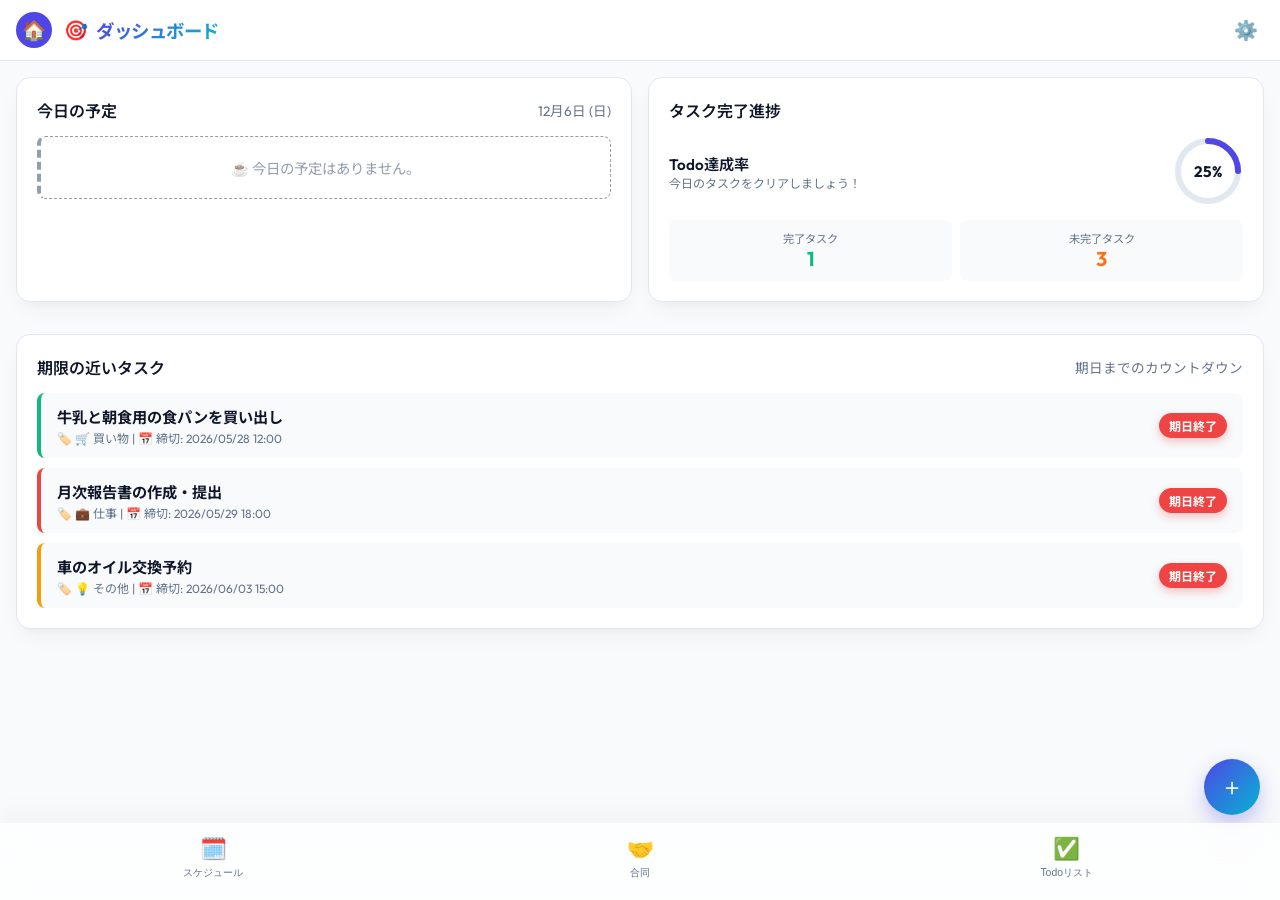
==== code/index.html @ 26e3105a "Add files via upload" ====
<!DOCTYPE html>
<html lang="ja" data-theme="light">
<head>
    <meta charset="UTF-8">
    <meta name="viewport" content="width=device-width, initial-scale=1.0">
    <title>ライフ・オーガナイザー - スケジュール＆Todo管理</title>
    <link rel="stylesheet" href="style.css">
</head>
<body>

    <!-- ヘッダー -->
    <header>
        <div class="header-left">
            <button id="header-btn-dashboard" class="header-icon-btn active" onclick="switchPage('dashboard', 'ダッシュボード')" title="ダッシュボード">🏠</button>
            <div class="header-logo">
                <span style="font-size: 1.2rem;">🎯</span>
                <h1 id="header-title">ダッシュボード</h1>
            </div>
        </div>
        <div class="header-right">
            <button id="header-btn-settings" class="header-icon-btn" onclick="switchPage('settings', '設定')" title="設定">⚙️</button>
        </div>
    </header>

    <!-- メインコンテンツ -->
    <main>
        
        <!-- 1. ダッシュボード画面 -->
        <div id="page-dashboard" class="page active">
            <div class="dashboard-grid">
                
                <!-- 今日の一日（スケジュール） -->
                <div class="card">
                    <div class="card-title">
                        <span>今日の予定</span>
                        <span class="card-subtitle" id="dash-date">5月27日 (水)</span>
                    </div>
                    <div id="dashboard-schedule" class="dashboard-schedule-list">
                        <!-- JSで動的に追加 -->
                    </div>
                </div>

                <!-- タスク進捗サマリー -->
                <div class="card">
                    <div class="card-title">タスク完了進捗</div>
                    <div class="stat-widget">
                        <div>
                            <div style="font-weight: 600; font-size: 0.95rem;">Todo達成率</div>
                            <div style="font-size: 0.75rem; color: var(--text-secondary);">今日のタスクをクリアしましょう！</div>
                        </div>
                        
                        <!-- 円形進捗ゲージ -->
                        <div class="progress-ring-container">
                            <svg class="progress-ring-svg">
                                <circle class="progress-ring-circle-bg" cx="35" cy="35" r="30"/>
                                <circle class="progress-ring-circle" id="progress-circle" cx="35" cy="35" r="30"/>
                            </svg>
                            <span class="progress-text" id="progress-percent-text">0%</span>
                        </div>
                    </div>
                    
                    <div style="display: grid; grid-template-columns: 1fr 1fr; gap: 8px; margin-top: 14px;">
                        <div style="background-color: var(--bg-primary); padding: 10px; border-radius: var(--radius-sm); text-align: center;">
                            <div style="font-size: 0.7rem; color: var(--text-secondary);">完了タスク</div>
                            <div style="font-size: 1.25rem; font-weight: 700; color: var(--accent-green);" id="todo-completed-count">0</div>
                        </div>
                        <div style="background-color: var(--bg-primary); padding: 10px; border-radius: var(--radius-sm); text-align: center;">
                            <div style="font-size: 0.7rem; color: var(--text-secondary);">未完了タスク</div>
                            <div style="font-size: 1.25rem; font-weight: 700; color: var(--accent-orange);" id="todo-active-count">0</div>
                        </div>
                    </div>
                </div>

                <!-- 期限の近いタスク -->
                <div class="card" style="grid-column: 1 / -1;">
                    <div class="card-title">
                        <span>期限の近いタスク</span>
                        <span class="card-subtitle">期日までのカウントダウン</span>
                    </div>
                    <div id="dashboard-todos" class="dashboard-todos-list">
                        <!-- JSで動的に追加 -->
                    </div>
                </div>

            </div>
        </div>



        <!-- 3. 合同画面 (左右分割) -->
        <div id="page-split" class="page">
            <div class="split-container" id="split-container">
                <!-- 左側：本日のスケジュールタイムライン -->
                <div class="split-left" id="split-left">
                    <div class="card-title" style="margin-bottom: 8px;">
                        <span>本日のスケジュール</span>
                        <span class="card-subtitle" id="split-date">-月-日 (-)</span>
                    </div>
                    <div id="split-schedule-content" class="schedule-timeline-wrapper">
                        <!-- JSで今日のスケジュールと空き時間を描画 -->
                    </div>
                </div>
                <!-- 仕切り線 (レジライザー) -->
                <div class="split-divider" id="split-divider">
                    <div class="split-divider-handle"></div>
                </div>
                <!-- 右側：Todoリスト -->
                <div class="split-right" id="split-right">
                    <div class="card-title" style="margin-bottom: 8px;">締め切り間近のTodo</div>
                    <div id="split-todo-content" class="todo-list-wrapper">
                        <!-- JSで簡略版Todoリストを描画 -->
                    </div>
                </div>
            </div>
        </div>

        <!-- 4. スケジュール画面（カレンダー） -->
        <div id="page-calendar" class="page">
            <div class="calendar-controls">
                <div style="display: flex; gap: 8px; align-items: center;">
                    <button class="btn-icon" id="cal-prev" title="前">◀</button>
                    <button class="btn-today" id="cal-today">今日</button>
                    <button class="btn-icon" id="cal-next" title="次">▶</button>
                </div>
                <div class="calendar-month-center">
                    <h2 id="calendar-month-year">2026年 5月</h2>
                </div>
                <!-- 週・月切り替えセグメントコントロール -->
                <div class="view-toggle-container">
                    <button id="btn-view-month" class="view-toggle-btn active" onclick="switchCalendarView('month')">月</button>
                    <button id="btn-view-week" class="view-toggle-btn" onclick="switchCalendarView('week')">週</button>
                </div>
            </div>
            <!-- 曜日ヘッダー（固定） -->
            <div class="calendar-weekday-header" id="calendar-weekday-header">
                <!-- JSで生成 -->
            </div>
            <!-- 日付グリッド（スクロール可能） -->
            <div class="calendar-grid" id="calendar-grid">
                <!-- JSで動的にカレンダーを生成 -->
            </div>
        </div>

        <!-- 5. Todoリスト画面 -->
        <div id="page-todo" class="page">
            <!-- フィルターコントロール -->
            <div style="display: flex; flex-direction: column; gap: 10px; margin-bottom: 16px;">
                <!-- 状態フィルター -->
                <div style="display: flex; gap: 6px; overflow-x: auto; padding-bottom: 2px;">
                    <button class="btn btn-primary" id="todo-filter-all">すべて</button>
                    <button class="btn btn-secondary" id="todo-filter-active">未完了</button>
                    <button class="btn btn-secondary" id="todo-filter-completed">完了済み</button>
                </div>
                <!-- カテゴリタグフィルター -->
                <div style="display: flex; gap: 6px; overflow-x: auto; padding-bottom: 2px; border-top: 1px solid var(--border); padding-top: 8px;">
                    <button class="btn btn-secondary" style="font-size:0.75rem; padding: 4px 10px;" id="tag-filter-all">全タグ</button>
                    <button class="btn btn-secondary" style="font-size:0.75rem; padding: 4px 10px;" id="tag-filter-work">💼 仕事</button>
                    <button class="btn btn-secondary" style="font-size:0.75rem; padding: 4px 10px;" id="tag-filter-private">🏠 プライベート</button>
                    <button class="btn btn-secondary" style="font-size:0.75rem; padding: 4px 10px;" id="tag-filter-shopping">🛒 買い物</button>
                    <button class="btn btn-secondary" style="font-size:0.75rem; padding: 4px 10px;" id="tag-filter-other">💡 その他</button>
                </div>
            </div>
            <div class="todo-list-wrapper" id="todo-list-container">
                <!-- JSで動的にTodoカードを描画 -->
            </div>
        </div>

        <!-- 6. 設定・画像管理画面 -->
        <div id="page-settings" class="page">
            <div class="card">
                <div class="card-title">参考用画像・スケジュール写真の登録</div>
                <p style="font-size: 0.8rem; color: var(--text-secondary); margin-bottom: 14px;">
                    仕事のシフト表、カレンダーのスクショ、トレーニングメニューなどの画像を登録し、いつでも参照できます。
                </p>
                <div class="image-upload-area" id="image-upload-area">
                    <span style="font-size: 2rem; display: block; margin-bottom: 8px;">📷</span>
                    <span style="font-size: 0.85rem; font-weight: 600;">画像をアップロード / カメラで撮影</span>
                    <input type="file" id="timetable-image-input" accept="image/*" style="display: none;">
                </div>
                <div class="image-preview-container" id="image-preview-container" style="display: none;">
                    <button class="image-remove-btn" id="image-remove-btn" title="画像を削除">✕</button>
                    <img id="timetable-image-preview" src="" alt="登録スケジュール画像">
                </div>
            </div>

            <div class="card">
                <div class="card-title">表示設定</div>
                <!-- ダークモード切り替え -->
                <div class="setting-item">
                    <div>
                        <div style="font-weight: 600; font-size: 0.9rem;">ダークモード</div>
                        <div style="font-size: 0.75rem; color: var(--text-secondary);">アプリをダークテーマ（黒背景）にします</div>
                    </div>
                    <label class="switch">
                        <input type="checkbox" id="setting-dark-theme">
                        <span class="slider"></span>
                    </label>
                </div>
                <div class="setting-item">
                    <div>
                        <div style="font-weight: 600; font-size: 0.9rem;">土曜日・日曜日を表示</div>
                        <div style="font-size: 0.75rem; color: var(--text-secondary);">週間プランナーに土日を含めます</div>
                    </div>
                    <label class="switch">
                        <input type="checkbox" id="setting-saturday" checked>
                        <span class="slider"></span>
                    </label>
                </div>
                <div class="setting-item">
                    <div>
                        <div style="font-weight: 600; font-size: 0.9rem;">カレンダーを月曜始まりにする</div>
                        <div style="font-size: 0.75rem; color: var(--text-secondary);">オフにすると日曜始まりになります</div>
                    </div>
                    <label class="switch">
                        <input type="checkbox" id="setting-monday-start" checked>
                        <span class="slider"></span>
                    </label>
                </div>
            </div>

            <div class="card" style="border-color: rgba(239, 68, 68, 0.2);">
                <div class="card-title" style="color: var(--accent-red);">データ管理</div>
                <p style="font-size: 0.8rem; color: var(--text-secondary); margin-bottom: 14px;">
                    アプリに保存されているすべてのデータ（スケジュール、Todo、設定、画像）を完全に初期化します。
                </p>
                <button class="btn btn-danger btn-full" id="btn-reset-data">データをすべて初期化する</button>
            </div>
        </div>

    </main>

    <!-- 新規作成ダイアログを呼び出すフローティングアクションボタン(FAB) -->
    <button class="fab" id="fab" title="新規追加">＋</button>

    <!-- ボトムナビゲーション -->
    <nav>
        <button id="nav-calendar" onclick="switchPage('calendar', 'スケジュール')">
            <span class="nav-icon">🗓️</span>
            <span>スケジュール</span>
        </button>
        <button id="nav-split" onclick="switchPage('split', '合同')">
            <span class="nav-icon">🤝</span>
            <span>合同</span>
        </button>
        <button id="nav-todo" onclick="switchPage('todo', 'Todoリスト')">
            <span class="nav-icon">✅</span>
            <span>Todoリスト</span>
        </button>
    </nav>


    <!-- ================= モーダル群 ================= -->

    <!-- 1. 新規追加選択モーダル -->
    <div class="modal-overlay" id="modal-add-selector">
        <div class="modal">
            <div class="modal-header">
                <h3 class="modal-title">新規追加</h3>
                <button class="modal-close" onclick="closeModal('modal-add-selector')">✕</button>
            </div>
            <div style="display: flex; flex-direction: column; gap: 12px;">
                <button class="btn btn-secondary" onclick="openAddTodoFromSelector()" style="justify-content: flex-start; padding: 14px;">
                    <span style="font-size: 1.25rem; margin-right: 8px;">✅</span>
                    Todo（期限ありのタスク）を追加する
                </button>
                <button class="btn btn-secondary" onclick="openAddEventFromSelector()" style="justify-content: flex-start; padding: 14px;">
                    <span style="font-size: 1.25rem; margin-right: 8px;">📅</span>
                    特定の日の予定をカレンダーに追加する
                </button>
            </div>
        </div>
    </div>

    <!-- 2. 週間スケジュール登録・編集モーダル -->
    <div class="modal-overlay" id="modal-weekly-edit">
        <div class="modal">
            <div class="modal-header">
                <h3 class="modal-title" id="weekly-modal-title">習慣・週間予定の登録</h3>
                <button class="modal-close" onclick="closeModal('modal-weekly-edit')">✕</button>
            </div>
            <form id="form-weekly">
                <input type="hidden" id="weekly-id">
                
                <div class="form-group">
                    <label for="weekly-title">予定・ルーティン名 *</label>
                    <input type="text" id="weekly-title" class="form-control" placeholder="例: ヨガ教室、英会話、ゴミ出し" required>
                </div>
                <div class="form-row">
                    <div class="form-group">
                        <label for="weekly-day-select">曜日 *</label>
                        <select id="weekly-day-select" class="form-control">
                            <option value="1">月曜日</option>
                            <option value="2">火曜日</option>
                            <option value="3">水曜日</option>
                            <option value="4">木曜日</option>
                            <option value="5">金曜日</option>
                            <option value="6" id="weekly-opt-sat">土曜日</option>
                            <option value="0" id="weekly-opt-sun">日曜日</option>
                        </select>
                    </div>
                    <div class="form-group">
                        <label for="weekly-timeblock-select">時間枠 *</label>
                        <select id="weekly-timeblock-select" class="form-control" onchange="toggleWeeklyTimeInput()">
                            <option value="morning">🌅 朝 (〜12時)</option>
                            <option value="afternoon">☀️ 昼 (12時〜18時)</option>
                            <option value="evening">🌙 夜 (18時〜)</option>
                            <option value="specific">🕰️ 時間を指定する</option>
                        </select>
                    </div>
                </div>
                
                <!-- 具体的な時間設定 (時間指定選択時のみ表示) -->
                <div class="form-row" id="weekly-time-input-row" style="display: none;">
                    <div class="form-group">
                        <label for="weekly-start-time">開始時刻</label>
                        <input type="time" id="weekly-start-time" class="form-control" value="09:00">
                    </div>
                    <div class="form-group">
                        <label for="weekly-end-time">終了時刻</label>
                        <input type="time" id="weekly-end-time" class="form-control" value="10:00">
                    </div>
                </div>

                <div class="form-row">
                    <div class="form-group">
                        <label for="weekly-category">カテゴリ</label>
                        <select id="weekly-category" class="form-control">
                            <option value="work">💼 仕事</option>
                            <option value="private" selected>🏠 プライベート</option>
                            <option value="shopping">🛒 買い物</option>
                            <option value="other">💡 その他</option>
                        </select>
                    </div>
                    <div class="form-group">
                        <label for="weekly-color">テーマカラー</label>
                        <input type="hidden" id="weekly-color" value="#4F46E5">
                        <div class="color-picker" id="weekly-color-picker">
                            <!-- JSで生成 -->
                        </div>
                    </div>
                </div>

                <div class="form-group">
                    <label for="weekly-notes">詳細メモ</label>
                    <textarea id="weekly-notes" class="form-control" rows="2" placeholder="持ち物、場所、備考など"></textarea>
                </div>
                
                <div style="display: flex; gap: 10px; margin-top: 20px;">
                    <button type="button" class="btn btn-secondary" onclick="closeModal('modal-weekly-edit')" style="flex: 1;">キャンセル</button>
                    <button type="submit" class="btn btn-primary" style="flex: 1;">保存する</button>
                </div>
            </form>
        </div>
    </div>

    <!-- 3. Todo登録・編集モーダル -->
    <div class="modal-overlay" id="modal-todo-edit">
        <div class="modal">
            <div class="modal-header">
                <h3 class="modal-title" id="todo-modal-title">Todo・タスクの追加</h3>
                <button class="modal-close" onclick="closeModal('modal-todo-edit')">✕</button>
            </div>
            <form id="form-todo">
                <input type="hidden" id="todo-id">
                <div class="form-group">
                    <label for="todo-title">タスク名 *</label>
                    <input type="text" id="todo-title" class="form-control" placeholder="例: レポート提出、食材買い出し、メール返信" required>
                </div>
                <div class="form-row">
                    <div class="form-group">
                        <label for="todo-category">カテゴリ</label>
                        <select id="todo-category" class="form-control">
                            <option value="work">💼 仕事</option>
                            <option value="private" selected>🏠 プライベート</option>
                            <option value="shopping">🛒 買い物</option>
                            <option value="other">💡 その他</option>
                        </select>
                    </div>
                    <div class="form-group">
                        <label for="todo-priority">優先度</label>
                        <select id="todo-priority" class="form-control">
                            <option value="low">低</option>
                            <option value="medium" selected>中</option>
                            <option value="high">高（最重要）</option>
                        </select>
                    </div>
                </div>
                <div class="form-group">
                    <label for="todo-deadline">締め切り日時 *</label>
                    <input type="datetime-local" id="todo-deadline" class="form-control" required>
                </div>
                <div class="form-group">
                    <label for="todo-notes">メモ詳細</label>
                    <textarea id="todo-notes" class="form-control" rows="2" placeholder="詳細や参考URLなど"></textarea>
                </div>
                <div style="display: flex; gap: 10px; margin-top: 20px;">
                    <button type="button" class="btn btn-secondary" onclick="closeModal('modal-todo-edit')" style="flex: 1;">キャンセル</button>
                    <button type="submit" class="btn btn-primary" style="flex: 1;">保存する</button>
                </div>
            </form>
        </div>
    </div>

    <!-- 4. カレンダー予定追加モーダル -->
    <div class="modal-overlay" id="modal-event-edit">
        <div class="modal">
            <div class="modal-header">
                <h3 class="modal-title" id="event-modal-title">予定の追加</h3>
                <button class="modal-close" onclick="closeModal('modal-event-edit')">✕</button>
            </div>
            <form id="form-event">
                <input type="hidden" id="event-id">
                <div class="form-group">
                    <label for="event-title">予定タイトル *</label>
                    <input type="text" id="event-title" class="form-control" placeholder="例: 美容院、ミーティング、旅行" required>
                </div>
                <div class="form-row">
                    <div class="form-group">
                        <label for="event-start">開始日時 *</label>
                        <input type="datetime-local" id="event-start" class="form-control" required>
                    </div>
                    <div class="form-group">
                        <label for="event-end">終了日時</label>
                        <input type="datetime-local" id="event-end" class="form-control">
                    </div>
                </div>
                <div class="form-group">
                    <label>テーマカラー</label>
                    <div class="color-picker" id="event-color-picker">
                        <!-- JSでカラーオプションを生成 -->
                    </div>
                    <input type="hidden" id="event-color" value="#0EA5E9">
                </div>
                <div class="form-group">
                    <label for="event-notes">メモ</label>
                    <textarea id="event-notes" class="form-control" rows="2" placeholder="持ち物や場所など"></textarea>
                </div>
                <div style="display: flex; gap: 10px; margin-top: 20px;">
                    <button type="button" class="btn btn-secondary" onclick="closeModal('modal-event-edit')" style="flex: 1;">キャンセル</button>
                    <button type="submit" class="btn btn-primary" style="flex: 1;">保存する</button>
                </div>
            </form>
        </div>
    </div>

    <!-- 5. 日にち詳細（カレンダー長押し・クリック時）モーダル -->
    <div class="modal-overlay" id="modal-day-details">
        <div class="modal">
            <div class="modal-header">
                <h3 class="modal-title" id="day-details-title">2026年5月27日 の予定</h3>
                <button class="modal-close" onclick="closeModal('modal-day-details')">✕</button>
            </div>
            <div id="day-events-list" style="display: flex; flex-direction: column; gap: 10px; margin-bottom: 20px; max-height: 300px; overflow-y: auto;">
                <!-- JSでその日の予定を表示 -->
            </div>
            <div style="display: flex; gap: 8px;">
                <button class="btn btn-secondary" onclick="closeModal('modal-day-details')" style="flex: 1;">閉じる</button>
                <button class="btn btn-primary" id="btn-add-event-for-day" style="flex: 1;">＋ 予定を追加</button>
            </div>
        </div>
    </div>

    <!-- アプリケーションロジック -->
    <script src="app.js"></script>
</body>
</html>
---- code/style.css ----
@import url('https://fonts.googleapis.com/css2?family=Noto+Sans+JP:wght@300;400;500;700&family=Outfit:wght@300;400;500;600;700&display=swap');

:root {
    /* Light Mode Variables */
    --bg-primary: #F8FAFC;
    --bg-secondary: #FFFFFF;
    --text-primary: #0F172A;
    --text-secondary: #64748B;
    --primary: #4F46E5;
    --primary-light: #EEF2FF;
    --accent-red: #EF4444;
    --accent-orange: #F97316;
    --accent-yellow: #F59E0B;
    --accent-green: #10B981;
    --accent-blue: #06B6D4;
    --border: #E2E8F0;
    --card-shadow: 0 10px 25px -5px rgba(0, 0, 0, 0.05), 0 8px 10px -6px rgba(0, 0, 0, 0.03);
    --glass-bg: rgba(255, 255, 255, 0.7);
    --glass-border: rgba(255, 255, 255, 0.4);
    --radius-sm: 8px;
    --radius-md: 14px;
    --radius-lg: 20px;
    --transition: all 0.3s cubic-bezier(0.4, 0, 0.2, 1);
}

[data-theme="dark"] {
    /* Dark Mode Variables */
    --bg-primary: #0B0F19;
    --bg-secondary: #161D30;
    --text-primary: #F8FAFC;
    --text-secondary: #94A3B8;
    --primary: #6366F1;
    --primary-light: #1E1B4B;
    --border: #243049;
    --card-shadow: 0 10px 25px -5px rgba(0, 0, 0, 0.3), 0 8px 10px -6px rgba(0, 0, 0, 0.2);
    --glass-bg: rgba(22, 29, 48, 0.8);
    --glass-border: rgba(255, 255, 255, 0.05);
}

* {
    box-sizing: border-box;
    margin: 0;
    padding: 0;
}

body {
    font-family: 'Outfit', 'Noto Sans JP', sans-serif;
    background-color: var(--bg-primary);
    color: var(--text-primary);
    height: 100vh;
    display: flex;
    flex-direction: column;
    overflow: hidden;
    transition: background-color 0.3s ease, color 0.3s ease;
}

/* Header */
header {
    background-color: var(--bg-secondary);
    padding: 12px 16px;
    display: flex;
    justify-content: space-between;
    align-items: center;
    border-bottom: 1px solid var(--border);
    z-index: 10;
}

.header-right {
    display: flex;
    align-items: center;
    gap: 8px;
}

.header-logo {
    display: flex;
    align-items: center;
    gap: 8px;
}

.header-logo h1 {
    font-size: 1.15rem;
    font-weight: 700;
    letter-spacing: -0.5px;
    background: linear-gradient(135deg, var(--primary), var(--accent-blue));
    -webkit-background-clip: text;
    -webkit-text-fill-color: transparent;
}

.theme-toggle {
    background: none;
    border: none;
    font-size: 1.25rem;
    cursor: pointer;
    color: var(--text-secondary);
    transition: var(--transition);
    padding: 6px;
    border-radius: 50%;
    display: flex;
    align-items: center;
    justify-content: center;
}

.theme-toggle:hover {
    background-color: var(--primary-light);
    color: var(--primary);
    transform: scale(1.1);
}

/* Main scrollable area */
main {
    flex: 1;
    overflow-y: auto;
    padding: 16px 16px 100px 16px;
}

.page {
    display: none;
    opacity: 0;
    transform: translateY(10px);
    transition: opacity 0.4s ease, transform 0.4s ease;
}

.page.active {
    display: block;
    opacity: 1;
    transform: translateY(0);
}

/* Card layout common styles */
.card {
    background-color: var(--bg-secondary);
    border-radius: var(--radius-md);
    padding: 20px;
    margin-bottom: 16px;
    box-shadow: var(--card-shadow);
    border: 1px solid var(--border);
    transition: var(--transition);
}

.card:hover {
    transform: translateY(-2px);
    box-shadow: 0 15px 30px -5px rgba(0, 0, 0, 0.08);
}

.card-title {
    font-size: 1rem;
    font-weight: 600;
    margin-bottom: 14px;
    display: flex;
    align-items: center;
    justify-content: space-between;
    color: var(--text-primary);
}

.card-subtitle {
    font-size: 0.85rem;
    color: var(--text-secondary);
    font-weight: 400;
}

/* 1. Dashboard View Styles */
.dashboard-grid {
    display: grid;
    grid-template-columns: 1fr;
    gap: 16px;
}

@media (min-width: 768px) {
    .dashboard-grid {
        grid-template-columns: 1fr 1fr;
    }
}

.stat-widget {
    display: flex;
    justify-content: space-between;
    align-items: center;
}

/* Circular Progress Ring Container */
.progress-ring-container {
    position: relative;
    width: 70px;
    height: 70px;
    display: flex;
    align-items: center;
    justify-content: center;
}

.progress-ring-svg {
    transform: rotate(-90deg);
    width: 100%;
    height: 100%;
}

.progress-ring-circle-bg {
    fill: none;
    stroke: var(--border);
    stroke-width: 6;
}

.progress-ring-circle {
    fill: none;
    stroke: var(--primary);
    stroke-dasharray: 220; /* 2 * PI * r (r=35 -> ~220) */
    stroke-dashoffset: 220;
    stroke-width: 6;
    stroke-linecap: round;
    transition: stroke-dashoffset 0.5s cubic-bezier(0.4, 0, 0.2, 1);
}

.progress-text {
    position: absolute;
    font-size: 0.95rem;
    font-weight: 700;
    color: var(--text-primary);
}

.dashboard-schedule-list, .dashboard-todos-list {
    display: flex;
    flex-direction: column;
    gap: 10px;
}

.dash-item {
    background-color: var(--bg-primary);
    border-radius: var(--radius-sm);
    padding: 12px 16px;
    display: flex;
    justify-content: space-between;
    align-items: center;
    border-left: 4px solid var(--primary);
    transition: var(--transition);
}

.dash-item.empty {
    border-left-color: var(--text-secondary);
    opacity: 0.7;
    justify-content: center;
    color: var(--text-secondary);
    font-size: 0.9rem;
    padding: 20px;
    border-style: dashed;
    border-width: 1px 1px 1px 4px;
    background: transparent;
}

/* Category Tag Badges */
.tag-badge {
    display: inline-block;
    padding: 2px 8px;
    border-radius: 4px;
    font-size: 0.65rem;
    font-weight: 600;
    text-transform: uppercase;
}

.tag-badge.work {
    background-color: rgba(79, 70, 229, 0.1);
    color: var(--primary);
}

.tag-badge.private {
    background-color: rgba(16, 185, 129, 0.1);
    color: var(--accent-green);
}

.tag-badge.shopping {
    background-color: rgba(245, 158, 11, 0.1);
    color: var(--accent-yellow);
}

.tag-badge.other {
    background-color: rgba(6, 182, 212, 0.1);
    color: var(--accent-blue);
}

/* 2. Weekly Planner (Option A - Vertical Stack of Day Cards) */
.weekly-container {
    display: flex;
    flex-direction: column;
    gap: 16px;
}

.weekly-day-card {
    background-color: var(--bg-secondary);
    border-radius: var(--radius-md);
    border: 1px solid var(--border);
    box-shadow: var(--card-shadow);
    padding: 16px;
    transition: var(--transition);
}

.weekly-day-card.today-card {
    border-color: var(--primary);
    box-shadow: 0 0 0 2px var(--primary-light), var(--card-shadow);
}

.weekly-day-header {
    display: flex;
    justify-content: space-between;
    align-items: center;
    border-bottom: 1px solid var(--border);
    padding-bottom: 10px;
    margin-bottom: 12px;
}

.weekly-day-name {
    font-weight: 700;
    font-size: 0.95rem;
    display: flex;
    align-items: center;
    gap: 6px;
}

.weekly-day-card.today-card .weekly-day-name {
    color: var(--primary);
}

.weekly-day-card.today-card .weekly-day-name::after {
    content: "今日";
    background-color: var(--primary);
    color: white;
    font-size: 0.6rem;
    padding: 1px 6px;
    border-radius: 10px;
    font-weight: 600;
}

.weekly-add-btn {
    background: none;
    border: none;
    color: var(--primary);
    font-size: 0.8rem;
    font-weight: 600;
    cursor: pointer;
    display: flex;
    align-items: center;
    gap: 4px;
    padding: 4px 8px;
    border-radius: var(--radius-sm);
    transition: var(--transition);
}

.weekly-add-btn:hover {
    background-color: var(--primary-light);
}

/* Time Blocks inside Day Card */
.time-blocks-list {
    display: flex;
    flex-direction: column;
    gap: 8px;
}

.time-block-item {
    background-color: var(--bg-primary);
    border-radius: var(--radius-sm);
    padding: 10px 14px;
    display: flex;
    align-items: center;
    justify-content: space-between;
    transition: var(--transition);
    cursor: pointer;
    border-left: 4px solid var(--border);
    position: relative;
}

.time-block-item:hover {
    transform: translateX(3px);
    background-color: var(--border);
}

.time-block-left {
    display: flex;
    align-items: center;
    gap: 12px;
    flex: 1;
}

.time-block-meta {
    font-size: 0.75rem;
    font-weight: 600;
    color: var(--text-secondary);
    min-width: 80px;
}

.time-block-title {
    font-weight: 500;
    font-size: 0.85rem;
    color: var(--text-primary);
}

.time-block-actions {
    display: flex;
    gap: 8px;
    opacity: 0.3;
    transition: var(--transition);
}

.time-block-item:hover .time-block-actions {
    opacity: 1;
}

/* 3. Calendar View */
.calendar-controls {
    display: flex;
    justify-content: space-between;
    align-items: center;
    margin-bottom: 12px;
    gap: 6px;
    flex-wrap: nowrap;
}

.calendar-controls h2 {
    font-size: 1rem;
    font-weight: 700;
    white-space: nowrap;
}

.calendar-month-center {
    flex: 1;
    text-align: center;
    min-width: 0;
}

.btn-today {
    background-color: var(--bg-secondary);
    border: 1px solid var(--border);
    color: var(--primary);
    padding: 6px 10px;
    border-radius: var(--radius-sm);
    font-size: 0.75rem;
    font-weight: 700;
    cursor: pointer;
    transition: var(--transition);
    white-space: nowrap;
}

.btn-today:hover {
    background-color: var(--primary);
    color: white;
}

.btn-icon {
    background-color: var(--bg-secondary);
    border: 1px solid var(--border);
    color: var(--text-primary);
    width: 38px;
    height: 38px;
    border-radius: 50%;
    display: flex;
    align-items: center;
    justify-content: center;
    cursor: pointer;
    font-size: 0.95rem;
    transition: var(--transition);
    box-shadow: var(--card-shadow);
}

.btn-icon:hover {
    background-color: var(--primary);
    color: white;
    border-color: var(--primary);
}

.calendar-grid {
    display: grid;
    grid-template-columns: repeat(7, 1fr);
    border-radius: 0 0 var(--radius-md) var(--radius-md);
    overflow: hidden;
    border: 1px solid var(--border);
    border-top: none;
    background-color: var(--bg-secondary);
    width: 100%;
    table-layout: fixed;
}

.calendar-day-header {
    background-color: var(--primary-light);
    color: var(--primary);
    font-weight: 700;
    text-align: center;
    padding: 8px 2px;
    font-size: 0.75rem;
    overflow: hidden;
    white-space: nowrap;
    text-overflow: ellipsis;
}

.calendar-day-header.sat-col {
    color: #3b82f6; /* Sat */
}

.calendar-day-header.sun-col {
    color: #ef4444; /* Sun */
}

.calendar-day-cell {
    min-height: 70px;
    padding: 4px;
    border-bottom: 1px solid var(--border);
    border-right: 1px solid var(--border);
    background-color: var(--bg-secondary);
    display: flex;
    flex-direction: column;
    justify-content: flex-start;
    transition: var(--transition);
    cursor: pointer;
    overflow: hidden;
    min-width: 0;
    box-sizing: border-box;
}

.calendar-day-cell:nth-child(7n) {
    border-right: none;
}

.calendar-day-cell:hover {
    background-color: var(--bg-primary);
}

.calendar-day-cell.other-month {
    opacity: 0.3;
}

.calendar-day-cell.today {
    background-color: var(--primary-light);
}

.calendar-day-cell.today .day-number {
    background-color: var(--primary);
    color: white;
    width: 20px;
    height: 20px;
    border-radius: 50%;
    display: flex;
    align-items: center;
    justify-content: center;
}

.day-number {
    font-size: 0.8rem;
    font-weight: 600;
    color: var(--text-primary);
    margin-bottom: 4px;
}

.calendar-events-container {
    display: flex;
    flex-direction: column;
    gap: 3px;
    overflow: hidden;
}

.calendar-event-dot {
    font-size: 0.65rem;
    padding: 2px 4px;
    border-radius: 3px;
    color: white;
    white-space: nowrap;
    overflow: hidden;
    text-overflow: ellipsis;
    font-weight: 500;
}

/* 4. Todo View */
.todo-list-wrapper {
    display: flex;
    flex-direction: column;
    gap: 12px;
}

.todo-item-card {
    background-color: var(--bg-secondary);
    border: 1px solid var(--border);
    border-radius: var(--radius-md);
    padding: 16px;
    display: flex;
    justify-content: space-between;
    align-items: center;
    box-shadow: var(--card-shadow);
    transition: var(--transition);
    position: relative;
    overflow: hidden;
}

.todo-item-card.completed {
    opacity: 0.6;
}

.todo-item-card.completed .todo-main-title {
    text-decoration: line-through;
    color: var(--text-secondary);
}

.todo-left {
    display: flex;
    align-items: center;
    gap: 14px;
}

.todo-checkbox {
    width: 22px;
    height: 22px;
    border-radius: 6px;
    border: 2px solid var(--border);
    cursor: pointer;
    display: flex;
    align-items: center;
    justify-content: center;
    transition: var(--transition);
}

.todo-checkbox.checked {
    background-color: var(--accent-green);
    border-color: var(--accent-green);
    color: white;
}

.todo-checkbox.checked::after {
    content: "✓";
    font-size: 0.85rem;
    font-weight: 700;
}

.todo-info-group {
    display: flex;
    flex-direction: column;
    gap: 4px;
}

.todo-main-title {
    font-weight: 600;
    font-size: 0.95rem;
}

.todo-meta-info {
    display: flex;
    align-items: center;
    gap: 8px;
    font-size: 0.75rem;
    color: var(--text-secondary);
}

.priority-badge {
    padding: 2px 6px;
    border-radius: 4px;
    font-weight: 600;
    font-size: 0.65rem;
}

.priority-badge.high {
    background-color: rgba(239, 68, 68, 0.1);
    color: var(--accent-red);
}

.priority-badge.medium {
    background-color: rgba(245, 158, 11, 0.1);
    color: var(--accent-yellow);
}

.priority-badge.low {
    background-color: rgba(16, 185, 129, 0.1);
    color: var(--accent-green);
}

.todo-right {
    display: flex;
    flex-direction: column;
    align-items: flex-end;
    gap: 6px;
}

.todo-countdown {
    font-size: 0.75rem;
    font-weight: 700;
    padding: 4px 10px;
    border-radius: 20px;
}

.todo-countdown.danger {
    background-color: var(--accent-red);
    color: white;
    box-shadow: 0 4px 8px rgba(239, 68, 68, 0.3);
}

.todo-countdown.warning {
    background-color: var(--accent-orange);
    color: white;
    box-shadow: 0 4px 8px rgba(249, 115, 22, 0.3);
}

.todo-countdown.safe {
    background-color: var(--bg-primary);
    color: var(--text-secondary);
}

.todo-delete-btn {
    background: none;
    border: none;
    color: var(--text-secondary);
    cursor: pointer;
    padding: 4px;
    font-size: 0.95rem;
    border-radius: 4px;
    transition: var(--transition);
}

.todo-delete-btn:hover {
    color: var(--accent-red);
    background-color: rgba(239, 68, 68, 0.05);
}

/* 5. Split/Compare View */
.split-container {
    display: flex;
    flex-direction: column;
    height: calc(100vh - 165px);
    overflow: hidden;
}

@media (min-width: 768px) {
    .split-container {
        flex-direction: row;
    }
}

.split-left {
    background-color: var(--bg-secondary);
    border-radius: var(--radius-md);
    border: 1px solid var(--border);
    box-shadow: var(--card-shadow);
    padding: 16px;
    overflow-y: auto;
    height: calc(50% - 8px);
}

.split-right {
    background-color: var(--bg-secondary);
    border-radius: var(--radius-md);
    border: 1px solid var(--border);
    box-shadow: var(--card-shadow);
    padding: 16px;
    overflow-y: auto;
    flex: 1;
}

@media (min-width: 768px) {
    .split-left {
        width: calc(50% - 8px);
        height: 100%;
    }
    .split-right {
        height: 100%;
    }
}

/* 仕切り線 (レジライザー) */
.split-divider {
    display: flex;
    align-items: center;
    justify-content: center;
    background-color: transparent;
    user-select: none;
    -webkit-user-select: none;
    height: 16px;
    width: 100%;
    cursor: row-resize;
    position: relative;
    z-index: 10;
}

.split-divider-handle {
    background-color: var(--border);
    border-radius: 4px;
    transition: var(--transition);
    width: 40px;
    height: 4px;
}

.split-divider:hover .split-divider-handle,
.split-divider.active .split-divider-handle {
    background-color: var(--primary);
    transform: scale(1.2);
}

@media (min-width: 768px) {
    .split-divider {
        width: 16px;
        height: 100%;
        cursor: col-resize;
    }
    .split-divider-handle {
        width: 4px;
        height: 40px;
    }
}

/* ドラッグ中の要素選択を防止するクラス */
.resizing-active {
    user-select: none !important;
    -webkit-user-select: none !important;
}

/* 6. Settings & Camera Image upload */
.setting-item {
    display: flex;
    justify-content: space-between;
    align-items: center;
    padding: 12px 0;
    border-bottom: 1px solid var(--border);
}

.setting-item:last-child {
    border-bottom: none;
}

.image-upload-area {
    border: 2px dashed var(--border);
    border-radius: var(--radius-md);
    padding: 30px;
    text-align: center;
    cursor: pointer;
    transition: var(--transition);
    background-color: var(--bg-primary);
}

.image-upload-area:hover {
    border-color: var(--primary);
    background-color: var(--primary-light);
}

.image-preview-container {
    margin-top: 16px;
    position: relative;
    border-radius: var(--radius-md);
    overflow: hidden;
    border: 1px solid var(--border);
    max-height: 350px;
}

.image-preview-container img {
    width: 100%;
    height: auto;
    display: block;
    object-fit: contain;
}

.image-remove-btn {
    position: absolute;
    top: 10px;
    right: 10px;
    background-color: rgba(0, 0, 0, 0.6);
    color: white;
    border: none;
    width: 32px;
    height: 32px;
    border-radius: 50%;
    cursor: pointer;
    display: flex;
    align-items: center;
    justify-content: center;
    font-weight: bold;
    transition: var(--transition);
}

.image-remove-btn:hover {
    background-color: var(--accent-red);
}

/* Navigation Bar (Fixed bottom menu) */
nav {
    position: fixed;
    bottom: 0;
    left: 0;
    right: 0;
    background: var(--glass-bg);
    backdrop-filter: blur(15px);
    -webkit-backdrop-filter: blur(15px);
    display: flex;
    justify-content: space-around;
    padding: 12px 0 20px 0; /* Extra bottom padding for safe-area in mobile */
    border-top: 1px solid var(--glass-border);
    box-shadow: 0 -10px 30px rgba(0, 0, 0, 0.03);
    z-index: 100;
}

nav button {
    background: none;
    border: none;
    color: var(--text-secondary);
    font-size: 0.65rem;
    font-weight: 500;
    cursor: pointer;
    transition: var(--transition);
    display: flex;
    flex-direction: column;
    align-items: center;
    gap: 4px;
    flex: 1;
    outline: none;
}

.nav-icon {
    font-size: 1.35rem;
    transition: var(--transition);
}

nav button.active {
    color: var(--primary);
    font-weight: 700;
}

nav button.active .nav-icon {
    transform: translateY(-3px) scale(1.1);
}

/* Floating Action Button */
.fab {
    position: fixed;
    bottom: 85px;
    right: 20px;
    background: linear-gradient(135deg, var(--primary), var(--accent-blue));
    color: white;
    width: 56px;
    height: 56px;
    border-radius: 50%;
    display: flex;
    align-items: center;
    justify-content: center;
    font-size: 1.5rem;
    box-shadow: 0 8px 20px rgba(79, 70, 229, 0.3);
    cursor: pointer;
    z-index: 90;
    transition: var(--transition);
    border: none;
}

.fab:hover {
    transform: translateY(-4px) rotate(90deg);
    box-shadow: 0 12px 25px rgba(79, 70, 229, 0.45);
}

/* Dialog / Modal Styling */
.modal-overlay {
    position: fixed;
    top: 0;
    left: 0;
    right: 0;
    bottom: 0;
    background-color: rgba(15, 23, 42, 0.6);
    backdrop-filter: blur(4px);
    display: flex;
    align-items: center;
    justify-content: center;
    z-index: 1000;
    opacity: 0;
    pointer-events: none;
    transition: opacity 0.3s ease;
}

.modal-overlay.active {
    opacity: 1;
    pointer-events: all;
}

.modal {
    background-color: var(--bg-secondary);
    border-radius: var(--radius-lg);
    width: 90%;
    max-width: 450px;
    max-height: 85vh;
    overflow-y: auto;
    padding: 24px;
    box-shadow: 0 20px 40px -10px rgba(0, 0, 0, 0.25);
    border: 1px solid var(--border);
    transform: translateY(20px);
    transition: transform 0.3s cubic-bezier(0.34, 1.56, 0.64, 1);
}

.modal-overlay.active .modal {
    transform: translateY(0);
}

.modal-header {
    display: flex;
    justify-between: space-between;
    align-items: center;
    margin-bottom: 20px;
}

.modal-title {
    font-size: 1.15rem;
    font-weight: 700;
    color: var(--text-primary);
}

.modal-close {
    background: none;
    border: none;
    font-size: 1.2rem;
    color: var(--text-secondary);
    cursor: pointer;
    padding: 4px;
    display: flex;
    align-items: center;
    justify-content: center;
}

/* Inputs and Forms */
.form-group {
    margin-bottom: 16px;
}

.form-group label {
    display: block;
    font-size: 0.8rem;
    font-weight: 600;
    color: var(--text-secondary);
    margin-bottom: 6px;
}

.form-control {
    width: 100%;
    padding: 10px 14px;
    border-radius: var(--radius-sm);
    border: 1px solid var(--border);
    background-color: var(--bg-primary);
    color: var(--text-primary);
    font-family: inherit;
    font-size: 0.9rem;
    transition: var(--transition);
}

.form-control:focus {
    outline: none;
    border-color: var(--primary);
    box-shadow: 0 0 0 3px rgba(79, 70, 229, 0.1);
}

.form-row {
    display: flex;
    gap: 12px;
}

.form-row .form-group {
    flex: 1;
}

.color-picker {
    display: flex;
    gap: 8px;
    margin-top: 6px;
}

.color-option {
    width: 26px;
    height: 26px;
    border-radius: 50%;
    cursor: pointer;
    border: 2px solid transparent;
    transition: var(--transition);
}

.color-option.selected {
    transform: scale(1.15);
    border-color: var(--text-primary);
}

/* Button variants */
.btn {
    display: inline-flex;
    align-items: center;
    justify-content: center;
    gap: 6px;
    padding: 10px 18px;
    border-radius: var(--radius-sm);
    font-size: 0.85rem;
    font-weight: 600;
    cursor: pointer;
    transition: var(--transition);
    border: 1px solid transparent;
    font-family: inherit;
}

.btn-primary {
    background-color: var(--primary);
    color: white;
}

.btn-primary:hover {
    filter: brightness(1.1);
    transform: translateY(-1px);
}

.btn-secondary {
    background-color: var(--bg-primary);
    border-color: var(--border);
    color: var(--text-primary);
}

.btn-secondary:hover {
    background-color: var(--border);
}

.btn-danger {
    background-color: var(--accent-red);
    color: white;
}

.btn-danger:hover {
    filter: brightness(1.1);
}

.btn-full {
    width: 100%;
}

/* Custom switch */
.switch {
    position: relative;
    display: inline-block;
    width: 44px;
    height: 24px;
}

.switch input {
    opacity: 0;
    width: 0;
    height: 0;
}

.slider {
    position: absolute;
    cursor: pointer;
    top: 0;
    left: 0;
    right: 0;
    bottom: 0;
    background-color: var(--border);
    transition: .3s;
    border-radius: 24px;
}

.slider:before {
    position: absolute;
    content: "";
    height: 18px;
    width: 18px;
    left: 3px;
    bottom: 3px;
    background-color: white;
    transition: .3s;
    border-radius: 50%;
}

input:checked + .slider {
    background-color: var(--primary);
}

input:checked + .slider:before {
    transform: translateX(20px);
}

/* Smart Actions Menu */
.menu-container {
    position: relative;
    display: inline-block;
}

.menu-toggle {
    background: none;
    border: none;
    color: var(--text-secondary);
    cursor: pointer;
    padding: 6px;
    font-size: 1.1rem;
    border-radius: 50%;
    transition: var(--transition);
    display: flex;
    align-items: center;
    justify-content: center;
    width: 32px;
    height: 32px;
}

.menu-toggle:hover {
    background-color: var(--border);
    color: var(--text-primary);
}

.action-menu {
    position: absolute;
    right: 0;
    top: 100%;
    background-color: var(--bg-secondary);
    border: 1px solid var(--border);
    border-radius: var(--radius-sm);
    box-shadow: 0 4px 12px rgba(0, 0, 0, 0.1);
    display: none;
    flex-direction: column;
    z-index: 150;
    min-width: 100px;
    overflow: hidden;
    margin-top: 4px;
}

.action-menu.show {
    display: flex;
}

.action-menu-item {
    background: none;
    border: none;
    padding: 8px 12px;
    font-size: 0.8rem;
    font-weight: 500;
    color: var(--text-primary);
    cursor: pointer;
    text-align: left;
    display: flex;
    align-items: center;
    gap: 6px;
    transition: var(--transition);
    width: 100%;
}

.action-menu-item:hover {
    background-color: var(--bg-primary);
}

.action-menu-item.delete {
    color: var(--accent-red);
}

.action-menu-item.delete:hover {
    background-color: rgba(239, 68, 68, 0.05);
}

/* Timeline and Free Slots in Split View */
.schedule-timeline-wrapper {
    display: flex;
    flex-direction: column;
    gap: 12px;
    padding: 4px 0;
}

.timeline-slot {
    background-color: var(--bg-primary);
    border-radius: var(--radius-sm);
    padding: 12px 16px;
    display: flex;
    justify-content: space-between;
    align-items: center;
    border-left: 4px solid var(--primary);
    transition: var(--transition);
}

.timeline-free-slot {
    border: 1px dashed var(--border);
    border-left: 4px dashed var(--text-secondary);
    background-color: transparent;
    border-radius: var(--radius-sm);
    padding: 10px 16px;
    display: flex;
    justify-content: space-between;
    align-items: center;
    transition: var(--transition);
    color: var(--text-secondary);
}

.timeline-free-slot:hover {
    background-color: var(--primary-light);
    border-color: var(--primary);
    border-left-color: var(--primary);
}

.timeline-free-slot-left {
    display: flex;
    flex-direction: column;
    gap: 2px;
}

.timeline-free-time-range {
    font-size: 0.75rem;
    font-weight: 600;
}

.timeline-free-label {
    font-size: 0.85rem;
    font-weight: 500;
}

.btn-timeline-add {
    background-color: transparent;
    border: 1px solid var(--border);
    color: var(--text-secondary);
    padding: 4px 10px;
    border-radius: var(--radius-sm);
    font-size: 0.75rem;
    font-weight: 600;
    cursor: pointer;
    transition: var(--transition);
}

.timeline-free-slot:hover .btn-timeline-add {
    background-color: var(--primary);
    border-color: var(--primary);
    color: white;
}

/* Header Re-design (Dashboard & Settings on Top-Left) */
.header-left {
    display: flex;
    align-items: center;
    gap: 12px;
}

.header-icon-btn {
    background: none;
    border: none;
    font-size: 1.2rem;
    cursor: pointer;
    color: var(--text-secondary);
    transition: var(--transition);
    padding: 6px;
    border-radius: 50%;
    display: flex;
    align-items: center;
    justify-content: center;
    width: 36px;
    height: 36px;
}

.header-icon-btn:hover {
    background-color: var(--primary-light);
    color: var(--primary);
    transform: scale(1.05);
}

.header-icon-btn.active {
    background-color: var(--primary);
    color: white;
}

/* Weekday Header Grid Display */
.calendar-weekday-header {
    display: grid;
    width: 100%;
    border: 1px solid var(--border);
    border-radius: var(--radius-md) var(--radius-md) 0 0;
    overflow: hidden;
    background-color: var(--primary-light);
}

/* Calendar View Toggle (Month / Week) */
.view-toggle-container {
    display: flex;
    background-color: var(--bg-primary);
    border-radius: var(--radius-sm);
    border: 1px solid var(--border);
    padding: 2px;
    margin-left: 8px;
}

.view-toggle-btn {
    background: none;
    border: none;
    padding: 6px 12px;
    font-size: 0.75rem;
    font-weight: 600;
    color: var(--text-secondary);
    cursor: pointer;
    border-radius: 6px;
    transition: var(--transition);
}

.view-toggle-btn.active {
    background-color: var(--primary);
    color: white;
    box-shadow: 0 2px 4px rgba(79, 70, 229, 0.15);
}

/* Mobile Optimizations for Calendar */
.calendar-event-mini-dot {
    display: none;
    width: 6px;
    height: 6px;
    border-radius: 50%;
    background-color: currentColor;
}

@media (max-width: 768px) {
    .calendar-controls {
        gap: 4px;
    }

    .calendar-month-center h2 {
        font-size: 0.85rem !important;
    }

    .calendar-day-cell {
        min-height: 44px !important;
        padding: 3px 2px !important;
    }
    
    .day-number {
        font-size: 0.65rem !important;
        margin-bottom: 2px !important;
        width: 18px !important;
        height: 18px !important;
    }

    .calendar-day-cell.today .day-number {
        width: 18px !important;
        height: 18px !important;
        font-size: 0.65rem !important;
    }

    .calendar-events-container {
        flex-direction: row !important;
        flex-wrap: wrap !important;
        justify-content: center !important;
        gap: 2px !important;
    }

    .calendar-event-dot {
        display: none !important;
    }

    .calendar-event-mini-dot {
        display: inline-block !important;
    }
    
    .calendar-more {
        display: none !important;
    }

    .view-toggle-container {
        margin-left: 4px;
    }

    .view-toggle-btn {
        padding: 5px 8px;
        font-size: 0.7rem;
    }

    .btn-icon {
        width: 30px;
        height: 30px;
        font-size: 0.75rem;
    }

    .btn-today {
        padding: 5px 7px;
        font-size: 0.7rem;
    }
}
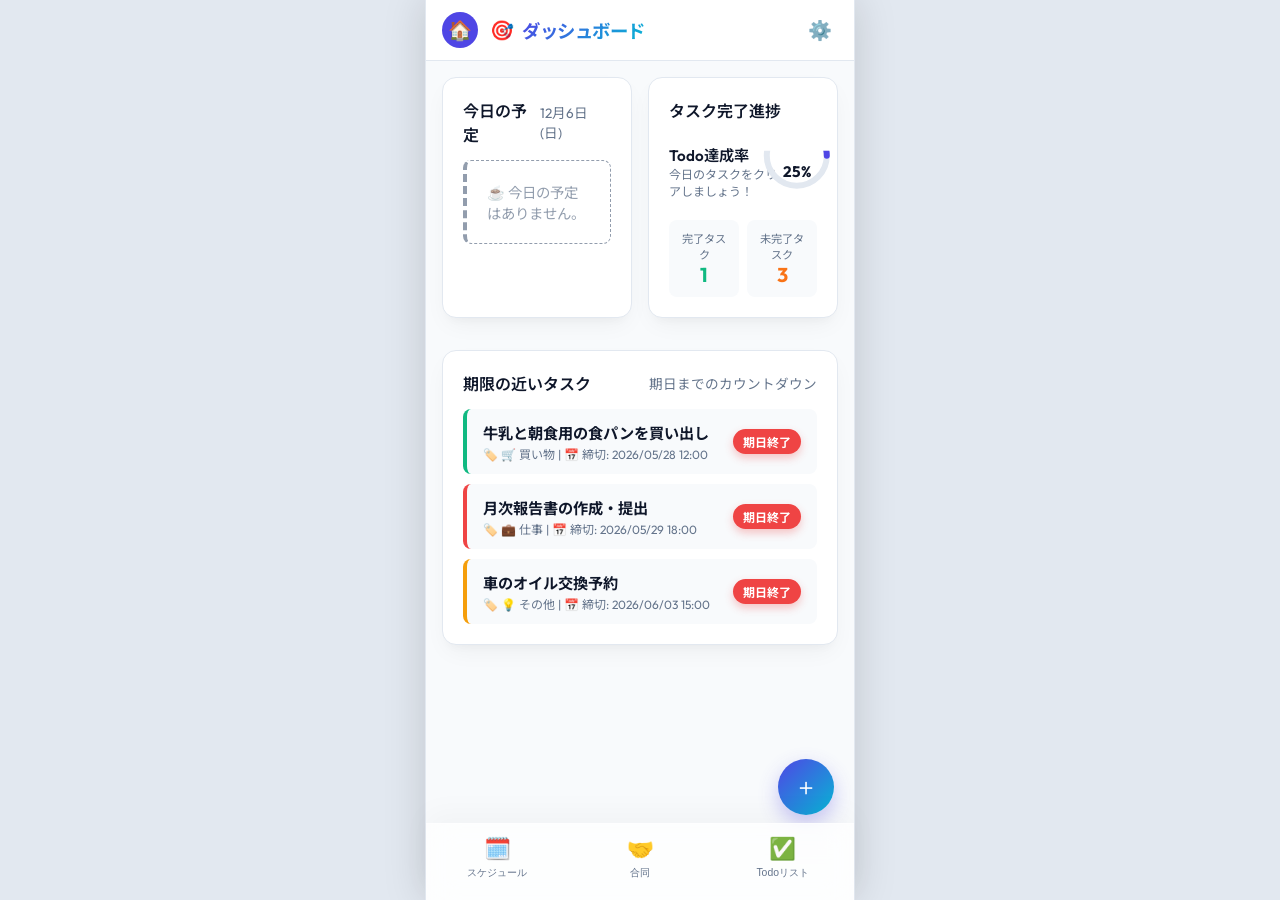
==== commit c35f688f: "Add files via upload" ====
--- a/code/index.html
+++ b/code/index.html
@@ -1,34 +1,38 @@
 <!DOCTYPE html>
 <html lang="ja" data-theme="light">
+
 <head>
     <meta charset="UTF-8">
     <meta name="viewport" content="width=device-width, initial-scale=1.0">
     <title>ライフ・オーガナイザー - スケジュール＆Todo管理</title>
     <link rel="stylesheet" href="style.css">
 </head>
+
 <body>
 
     <!-- ヘッダー -->
     <header>
         <div class="header-left">
-            <button id="header-btn-dashboard" class="header-icon-btn active" onclick="switchPage('dashboard', 'ダッシュボード')" title="ダッシュボード">🏠</button>
+            <button id="header-btn-dashboard" class="header-icon-btn active"
+                onclick="switchPage('dashboard', 'ダッシュボード')" title="ダッシュボード">🏠</button>
             <div class="header-logo">
                 <span style="font-size: 1.2rem;">🎯</span>
                 <h1 id="header-title">ダッシュボード</h1>
             </div>
         </div>
         <div class="header-right">
-            <button id="header-btn-settings" class="header-icon-btn" onclick="switchPage('settings', '設定')" title="設定">⚙️</button>
+            <button id="header-btn-settings" class="header-icon-btn" onclick="switchPage('settings', '設定・画像')"
+                title="設定・画像">⚙️</button>
         </div>
     </header>
 
     <!-- メインコンテンツ -->
     <main>
-        
+
         <!-- 1. ダッシュボード画面 -->
         <div id="page-dashboard" class="page active">
             <div class="dashboard-grid">
-                
+
                 <!-- 今日の一日（スケジュール） -->
                 <div class="card">
                     <div class="card-title">
@@ -48,25 +52,29 @@
                             <div style="font-weight: 600; font-size: 0.95rem;">Todo達成率</div>
                             <div style="font-size: 0.75rem; color: var(--text-secondary);">今日のタスクをクリアしましょう！</div>
                         </div>
-                        
+
                         <!-- 円形進捗ゲージ -->
                         <div class="progress-ring-container">
                             <svg class="progress-ring-svg">
-                                <circle class="progress-ring-circle-bg" cx="35" cy="35" r="30"/>
-                                <circle class="progress-ring-circle" id="progress-circle" cx="35" cy="35" r="30"/>
+                                <circle class="progress-ring-circle-bg" cx="35" cy="35" r="30" />
+                                <circle class="progress-ring-circle" id="progress-circle" cx="35" cy="35" r="30" />
                             </svg>
                             <span class="progress-text" id="progress-percent-text">0%</span>
                         </div>
                     </div>
-                    
+
                     <div style="display: grid; grid-template-columns: 1fr 1fr; gap: 8px; margin-top: 14px;">
-                        <div style="background-color: var(--bg-primary); padding: 10px; border-radius: var(--radius-sm); text-align: center;">
+                        <div
+                            style="background-color: var(--bg-primary); padding: 10px; border-radius: var(--radius-sm); text-align: center;">
                             <div style="font-size: 0.7rem; color: var(--text-secondary);">完了タスク</div>
-                            <div style="font-size: 1.25rem; font-weight: 700; color: var(--accent-green);" id="todo-completed-count">0</div>
+                            <div style="font-size: 1.25rem; font-weight: 700; color: var(--accent-green);"
+                                id="todo-completed-count">0</div>
                         </div>
-                        <div style="background-color: var(--bg-primary); padding: 10px; border-radius: var(--radius-sm); text-align: center;">
+                        <div
+                            style="background-color: var(--bg-primary); padding: 10px; border-radius: var(--radius-sm); text-align: center;">
                             <div style="font-size: 0.7rem; color: var(--text-secondary);">未完了タスク</div>
-                            <div style="font-size: 1.25rem; font-weight: 700; color: var(--accent-orange);" id="todo-active-count">0</div>
+                            <div style="font-size: 1.25rem; font-weight: 700; color: var(--accent-orange);"
+                                id="todo-active-count">0</div>
                         </div>
                     </div>
                 </div>
@@ -87,7 +95,7 @@
 
 
 
-        <!-- 3. 合同画面 (左右分割) -->
+        <!-- 3. 見比べ画面 (左右分割) -->
         <div id="page-split" class="page">
             <div class="split-container" id="split-container">
                 <!-- 左側：本日のスケジュールタイムライン -->
@@ -114,7 +122,7 @@
             </div>
         </div>
 
-        <!-- 4. スケジュール画面（カレンダー） -->
+        <!-- 4. スケジュール画面（旧カレンダー） -->
         <div id="page-calendar" class="page">
             <div class="calendar-controls">
                 <div style="display: flex; gap: 8px; align-items: center;">
@@ -127,7 +135,8 @@
                 </div>
                 <!-- 週・月切り替えセグメントコントロール -->
                 <div class="view-toggle-container">
-                    <button id="btn-view-month" class="view-toggle-btn active" onclick="switchCalendarView('month')">月</button>
+                    <button id="btn-view-month" class="view-toggle-btn active"
+                        onclick="switchCalendarView('month')">月</button>
                     <button id="btn-view-week" class="view-toggle-btn" onclick="switchCalendarView('week')">週</button>
                 </div>
             </div>
@@ -152,12 +161,18 @@
                     <button class="btn btn-secondary" id="todo-filter-completed">完了済み</button>
                 </div>
                 <!-- カテゴリタグフィルター -->
-                <div style="display: flex; gap: 6px; overflow-x: auto; padding-bottom: 2px; border-top: 1px solid var(--border); padding-top: 8px;">
-                    <button class="btn btn-secondary" style="font-size:0.75rem; padding: 4px 10px;" id="tag-filter-all">全タグ</button>
-                    <button class="btn btn-secondary" style="font-size:0.75rem; padding: 4px 10px;" id="tag-filter-work">💼 仕事</button>
-                    <button class="btn btn-secondary" style="font-size:0.75rem; padding: 4px 10px;" id="tag-filter-private">🏠 プライベート</button>
-                    <button class="btn btn-secondary" style="font-size:0.75rem; padding: 4px 10px;" id="tag-filter-shopping">🛒 買い物</button>
-                    <button class="btn btn-secondary" style="font-size:0.75rem; padding: 4px 10px;" id="tag-filter-other">💡 その他</button>
+                <div
+                    style="display: flex; gap: 6px; overflow-x: auto; padding-bottom: 2px; border-top: 1px solid var(--border); padding-top: 8px;">
+                    <button class="btn btn-secondary" style="font-size:0.75rem; padding: 4px 10px;"
+                        id="tag-filter-all">全タグ</button>
+                    <button class="btn btn-secondary" style="font-size:0.75rem; padding: 4px 10px;"
+                        id="tag-filter-work">💼 仕事</button>
+                    <button class="btn btn-secondary" style="font-size:0.75rem; padding: 4px 10px;"
+                        id="tag-filter-private">🏠 プライベート</button>
+                    <button class="btn btn-secondary" style="font-size:0.75rem; padding: 4px 10px;"
+                        id="tag-filter-shopping">🛒 買い物</button>
+                    <button class="btn btn-secondary" style="font-size:0.75rem; padding: 4px 10px;"
+                        id="tag-filter-other">💡 その他</button>
                 </div>
             </div>
             <div class="todo-list-wrapper" id="todo-list-container">
@@ -185,7 +200,6 @@
 
             <div class="card">
                 <div class="card-title">表示設定</div>
-                <!-- ダークモード切り替え -->
                 <div class="setting-item">
                     <div>
                         <div style="font-weight: 600; font-size: 0.9rem;">ダークモード</div>
@@ -259,11 +273,13 @@
                 <button class="modal-close" onclick="closeModal('modal-add-selector')">✕</button>
             </div>
             <div style="display: flex; flex-direction: column; gap: 12px;">
-                <button class="btn btn-secondary" onclick="openAddTodoFromSelector()" style="justify-content: flex-start; padding: 14px;">
+                <button class="btn btn-secondary" onclick="openAddTodoFromSelector()"
+                    style="justify-content: flex-start; padding: 14px;">
                     <span style="font-size: 1.25rem; margin-right: 8px;">✅</span>
                     Todo（期限ありのタスク）を追加する
                 </button>
-                <button class="btn btn-secondary" onclick="openAddEventFromSelector()" style="justify-content: flex-start; padding: 14px;">
+                <button class="btn btn-secondary" onclick="openAddEventFromSelector()"
+                    style="justify-content: flex-start; padding: 14px;">
                     <span style="font-size: 1.25rem; margin-right: 8px;">📅</span>
                     特定の日の予定をカレンダーに追加する
                 </button>
@@ -280,7 +296,7 @@
             </div>
             <form id="form-weekly">
                 <input type="hidden" id="weekly-id">
-                
+
                 <div class="form-group">
                     <label for="weekly-title">予定・ルーティン名 *</label>
                     <input type="text" id="weekly-title" class="form-control" placeholder="例: ヨガ教室、英会話、ゴミ出し" required>
@@ -308,7 +324,7 @@
                         </select>
                     </div>
                 </div>
-                
+
                 <!-- 具体的な時間設定 (時間指定選択時のみ表示) -->
                 <div class="form-row" id="weekly-time-input-row" style="display: none;">
                     <div class="form-group">
@@ -344,9 +360,10 @@
                     <label for="weekly-notes">詳細メモ</label>
                     <textarea id="weekly-notes" class="form-control" rows="2" placeholder="持ち物、場所、備考など"></textarea>
                 </div>
-                
+
                 <div style="display: flex; gap: 10px; margin-top: 20px;">
-                    <button type="button" class="btn btn-secondary" onclick="closeModal('modal-weekly-edit')" style="flex: 1;">キャンセル</button>
+                    <button type="button" class="btn btn-secondary" onclick="closeModal('modal-weekly-edit')"
+                        style="flex: 1;">キャンセル</button>
                     <button type="submit" class="btn btn-primary" style="flex: 1;">保存する</button>
                 </div>
             </form>
@@ -364,7 +381,8 @@
                 <input type="hidden" id="todo-id">
                 <div class="form-group">
                     <label for="todo-title">タスク名 *</label>
-                    <input type="text" id="todo-title" class="form-control" placeholder="例: レポート提出、食材買い出し、メール返信" required>
+                    <input type="text" id="todo-title" class="form-control" placeholder="例: レポート提出、食材買い出し、メール返信"
+                        required>
                 </div>
                 <div class="form-row">
                     <div class="form-group">
@@ -385,16 +403,28 @@
                         </select>
                     </div>
                 </div>
-                <div class="form-group">
-                    <label for="todo-deadline">締め切り日時 *</label>
-                    <input type="datetime-local" id="todo-deadline" class="form-control" required>
+                <div class="form-row">
+                    <div class="form-group">
+                        <label for="todo-deadline">締め切り日時 *</label>
+                        <input type="datetime-local" id="todo-deadline" class="form-control" required>
+                    </div>
+                    <div class="form-group">
+                        <label for="todo-recurrence">繰り返し</label>
+                        <select id="todo-recurrence" class="form-control">
+                            <option value="none">なし</option>
+                            <option value="daily">毎日</option>
+                            <option value="weekly">毎週</option>
+                            <option value="monthly">毎月</option>
+                        </select>
+                    </div>
                 </div>
                 <div class="form-group">
                     <label for="todo-notes">メモ詳細</label>
                     <textarea id="todo-notes" class="form-control" rows="2" placeholder="詳細や参考URLなど"></textarea>
                 </div>
                 <div style="display: flex; gap: 10px; margin-top: 20px;">
-                    <button type="button" class="btn btn-secondary" onclick="closeModal('modal-todo-edit')" style="flex: 1;">キャンセル</button>
+                    <button type="button" class="btn btn-secondary" onclick="closeModal('modal-todo-edit')"
+                        style="flex: 1;">キャンセル</button>
                     <button type="submit" class="btn btn-primary" style="flex: 1;">保存する</button>
                 </div>
             </form>
@@ -414,15 +444,38 @@
                     <label for="event-title">予定タイトル *</label>
                     <input type="text" id="event-title" class="form-control" placeholder="例: 美容院、ミーティング、旅行" required>
                 </div>
+                <div class="form-row" style="display: flex; align-items: center; gap: 8px; margin-bottom: 12px;">
+                    <div class="form-group" style="display: flex; align-items: center; gap: 8px; margin-bottom: 0;">
+                        <input type="checkbox" id="event-allday" onchange="toggleEventAllDay()" style="width: 18px; height: 18px; cursor: pointer;">
+                        <label for="event-allday" style="margin-bottom: 0; cursor: pointer;">終日予定にする</label>
+                    </div>
+                </div>
+                <div class="form-group">
+                    <label for="event-start" id="lbl-event-start">開始日時 *</label>
+                    <input type="datetime-local" id="event-start" class="form-control" required>
+                </div>
+                <div class="form-group">
+                    <label for="event-end" id="lbl-event-end">終了日時</label>
+                    <input type="datetime-local" id="event-end" class="form-control">
+                </div>
                 <div class="form-row">
                     <div class="form-group">
-                        <label for="event-start">開始日時 *</label>
-                        <input type="datetime-local" id="event-start" class="form-control" required>
-                    </div>
-                    <div class="form-group">
-                        <label for="event-end">終了日時</label>
-                        <input type="datetime-local" id="event-end" class="form-control">
-                    </div>
+                        <label for="event-recurrence">繰り返し</label>
+                        <select id="event-recurrence" class="form-control">
+                            <option value="none">なし</option>
+                            <option value="daily">毎日</option>
+                            <option value="weekly">毎週</option>
+                            <option value="monthly">毎月</option>
+                        </select>
+                    </div>
+                    <div class="form-group">
+                        <label for="event-travel-time">移動時間 (分)</label>
+                        <input type="number" id="event-travel-time" class="form-control" placeholder="例: 30" min="0">
+                    </div>
+                </div>
+                <div class="form-group">
+                    <label for="event-location">場所</label>
+                    <input type="text" id="event-location" class="form-control" placeholder="例: 会議室A、カフェ">
                 </div>
                 <div class="form-group">
                     <label>テーマカラー</label>
@@ -436,7 +489,8 @@
                     <textarea id="event-notes" class="form-control" rows="2" placeholder="持ち物や場所など"></textarea>
                 </div>
                 <div style="display: flex; gap: 10px; margin-top: 20px;">
-                    <button type="button" class="btn btn-secondary" onclick="closeModal('modal-event-edit')" style="flex: 1;">キャンセル</button>
+                    <button type="button" class="btn btn-secondary" onclick="closeModal('modal-event-edit')"
+                        style="flex: 1;">キャンセル</button>
                     <button type="submit" class="btn btn-primary" style="flex: 1;">保存する</button>
                 </div>
             </form>
@@ -450,11 +504,13 @@
                 <h3 class="modal-title" id="day-details-title">2026年5月27日 の予定</h3>
                 <button class="modal-close" onclick="closeModal('modal-day-details')">✕</button>
             </div>
-            <div id="day-events-list" style="display: flex; flex-direction: column; gap: 10px; margin-bottom: 20px; max-height: 300px; overflow-y: auto;">
+            <div id="day-events-list"
+                style="display: flex; flex-direction: column; gap: 10px; margin-bottom: 20px; max-height: 300px; overflow-y: auto;">
                 <!-- JSでその日の予定を表示 -->
             </div>
             <div style="display: flex; gap: 8px;">
-                <button class="btn btn-secondary" onclick="closeModal('modal-day-details')" style="flex: 1;">閉じる</button>
+                <button class="btn btn-secondary" onclick="closeModal('modal-day-details')"
+                    style="flex: 1;">閉じる</button>
                 <button class="btn btn-primary" id="btn-add-event-for-day" style="flex: 1;">＋ 予定を追加</button>
             </div>
         </div>
@@ -463,4 +519,5 @@
     <!-- アプリケーションロジック -->
     <script src="app.js"></script>
 </body>
-</html>
+
+</html>
--- a/code/style.css
+++ b/code/style.css
@@ -43,6 +43,14 @@
     padding: 0;
 }
 
+html {
+    background-color: #E2E8F0;
+    transition: background-color 0.3s ease;
+}
+[data-theme="dark"] html {
+    background-color: #0F172A;
+}
+
 body {
     font-family: 'Outfit', 'Noto Sans JP', sans-serif;
     background-color: var(--bg-primary);
@@ -52,6 +60,12 @@
     flex-direction: column;
     overflow: hidden;
     transition: background-color 0.3s ease, color 0.3s ease;
+    max-width: 430px;
+    margin: 0 auto;
+    position: relative;
+    box-shadow: 0 0 40px rgba(0, 0, 0, 0.15);
+    border-left: 1px solid var(--border);
+    border-right: 1px solid var(--border);
 }
 
 /* Header */
@@ -644,10 +658,10 @@
 }
 
 .priority-badge {
-    padding: 2px 6px;
+    padding: 4px 8px;
     border-radius: 4px;
     font-weight: 600;
-    font-size: 0.65rem;
+    font-size: 0.85rem;
 }
 
 .priority-badge.high {
@@ -871,7 +885,7 @@
 
 /* Navigation Bar (Fixed bottom menu) */
 nav {
-    position: fixed;
+    position: absolute;
     bottom: 0;
     left: 0;
     right: 0;
@@ -918,7 +932,7 @@
 
 /* Floating Action Button */
 .fab {
-    position: fixed;
+    position: absolute;
     bottom: 85px;
     right: 20px;
     background: linear-gradient(135deg, var(--primary), var(--accent-blue));
@@ -944,7 +958,7 @@
 
 /* Dialog / Modal Styling */
 .modal-overlay {
-    position: fixed;
+    position: absolute;
     top: 0;
     left: 0;
     right: 0;
@@ -968,15 +982,19 @@
 .modal {
     background-color: var(--bg-secondary);
     border-radius: var(--radius-lg);
-    width: 90%;
-    max-width: 450px;
-    max-height: 85vh;
-    overflow-y: auto;
+    width: 92%;
+    max-width: 420px;
+    max-height: 88vh;
+    display: flex;
+    flex-direction: column;
+    overflow: hidden;
     padding: 24px;
+    padding-top: 20px;
     box-shadow: 0 20px 40px -10px rgba(0, 0, 0, 0.25);
     border: 1px solid var(--border);
     transform: translateY(20px);
     transition: transform 0.3s cubic-bezier(0.34, 1.56, 0.64, 1);
+    position: relative;
 }
 
 .modal-overlay.active .modal {
@@ -985,27 +1003,98 @@
 
 .modal-header {
     display: flex;
-    justify-between: space-between;
     align-items: center;
     margin-bottom: 20px;
+    padding-right: 36px;
+    min-height: 32px;
+    flex-shrink: 0;
+}
+
+.modal form, .modal-body, #day-events-list {
+    overflow-y: auto;
+    flex: 1;
+    padding-right: 4px;
 }
 
 .modal-title {
-    font-size: 1.15rem;
+    font-size: 1.1rem;
     font-weight: 700;
     color: var(--text-primary);
 }
 
 .modal-close {
+    position: absolute;
+    top: 14px;
+    right: 14px;
+    background: var(--bg-primary);
+    border: 1px solid var(--border);
+    font-size: 1rem;
+    color: var(--text-secondary);
+    cursor: pointer;
+    padding: 0;
+    width: 28px;
+    height: 28px;
+    border-radius: 50%;
+    display: flex;
+    align-items: center;
+    justify-content: center;
+    transition: var(--transition);
+    z-index: 10;
+}
+
+.modal-close:hover {
+    background-color: var(--accent-red);
+    color: white;
+    border-color: var(--accent-red);
+    transform: scale(1.1);
+}
+
+/* 直接削除・編集ボタン (三点バーの代替) */
+.item-action-btns {
+    display: flex;
+    align-items: center;
+    gap: 4px;
+    flex-shrink: 0;
+}
+
+.btn-item-delete {
     background: none;
     border: none;
-    font-size: 1.2rem;
-    color: var(--text-secondary);
-    cursor: pointer;
-    padding: 4px;
+    color: var(--text-secondary);
+    cursor: pointer;
+    padding: 6px;
+    font-size: 1rem;
+    border-radius: 6px;
+    transition: var(--transition);
     display: flex;
     align-items: center;
     justify-content: center;
+    line-height: 1;
+}
+
+.btn-item-delete:hover {
+    color: var(--accent-red);
+    background-color: rgba(239, 68, 68, 0.1);
+}
+
+.btn-item-edit {
+    background: none;
+    border: none;
+    color: var(--text-secondary);
+    cursor: pointer;
+    padding: 6px;
+    font-size: 1rem;
+    border-radius: 6px;
+    transition: var(--transition);
+    display: flex;
+    align-items: center;
+    justify-content: center;
+    line-height: 1;
+}
+
+.btn-item-edit:hover {
+    color: var(--primary);
+    background-color: var(--primary-light);
 }
 
 /* Inputs and Forms */
@@ -1401,7 +1490,7 @@
     }
 
     .calendar-day-cell {
-        min-height: 44px !important;
+        min-height: 72px !important;
         padding: 3px 2px !important;
     }
     
@@ -1418,23 +1507,29 @@
         font-size: 0.65rem !important;
     }
 
+    /* モバイルでもイベントラベルを表示 */
     .calendar-events-container {
-        flex-direction: row !important;
-        flex-wrap: wrap !important;
-        justify-content: center !important;
+        flex-direction: column !important;
         gap: 2px !important;
     }
 
     .calendar-event-dot {
-        display: none !important;
+        display: block !important;
+        font-size: 0.55rem !important;
+        padding: 1px 3px !important;
+        border-radius: 3px !important;
+        white-space: nowrap !important;
+        overflow: hidden !important;
+        text-overflow: ellipsis !important;
+        max-width: 100% !important;
     }
 
-    .calendar-event-mini-dot {
-        display: inline-block !important;
-    }
-    
     .calendar-more {
-        display: none !important;
+        display: block !important;
+        font-size: 0.55rem !important;
+        color: var(--text-secondary) !important;
+        padding: 1px 2px !important;
+        background: transparent !important;
     }
 
     .view-toggle-container {
@@ -1457,3 +1552,197 @@
         font-size: 0.7rem;
     }
 }
+
+/* ============================
+   週ビュー バーチカルレイアウト
+   ============================ */
+.week-view-wrapper {
+    display: flex;
+    flex-direction: column;
+    height: calc(100vh - 200px);
+    overflow: hidden;
+    border: 1px solid var(--border);
+    border-radius: var(--radius-md);
+    background-color: var(--bg-secondary);
+}
+
+.week-header-row {
+    display: flex;
+    flex-shrink: 0;
+    border-bottom: 1px solid var(--border);
+    background-color: var(--bg-secondary);
+    position: sticky;
+    top: 0;
+    z-index: 5;
+}
+
+.week-header-time-col {
+    width: 44px;
+    flex-shrink: 0;
+    border-right: 1px solid var(--border);
+}
+
+.week-header-days {
+    display: grid;
+    flex: 1;
+    /* JS側でgrid-template-columnsを設定 */
+}
+
+.week-header-day-cell {
+    text-align: center;
+    padding: 6px 2px;
+    font-size: 0.7rem;
+    font-weight: 700;
+    color: var(--text-secondary);
+    border-right: 1px solid var(--border);
+}
+
+.week-header-day-cell:last-child {
+    border-right: none;
+}
+
+.week-header-day-cell.sat-col { color: #3b82f6; }
+.week-header-day-cell.sun-col { color: #ef4444; }
+
+.week-header-day-cell.today-col .week-day-num {
+    background-color: var(--primary);
+    color: white;
+    border-radius: 50%;
+    width: 22px;
+    height: 22px;
+    display: inline-flex;
+    align-items: center;
+    justify-content: center;
+    font-size: 0.75rem;
+}
+
+.week-day-name {
+    font-size: 0.6rem;
+    color: var(--text-secondary);
+    display: block;
+}
+
+.week-scroll-body {
+    overflow-y: auto;
+    flex: 1;
+    position: relative;
+}
+
+.week-time-grid {
+    display: flex;
+    min-height: 1440px; /* 24時間 × 60px/時 */
+}
+
+.week-hours-col {
+    width: 44px;
+    flex-shrink: 0;
+    border-right: 1px solid var(--border);
+    position: relative;
+}
+
+.week-hour-label {
+    position: absolute;
+    font-size: 0.58rem;
+    color: var(--text-secondary);
+    right: 6px;
+    transform: translateY(-50%);
+    pointer-events: none;
+}
+
+.week-columns {
+    flex: 1;
+    display: grid;
+    position: relative;
+    /* JS側でgrid-template-columnsを設定 */
+}
+
+.week-day-col {
+    position: relative;
+    border-right: 1px solid var(--border);
+}
+
+.week-day-col:last-child {
+    border-right: none;
+}
+
+.week-grid-line {
+    position: absolute;
+    left: 0;
+    right: 0;
+    height: 1px;
+    background-color: var(--border);
+    opacity: 0.5;
+    pointer-events: none;
+}
+
+.week-grid-line-half {
+    position: absolute;
+    left: 0;
+    right: 0;
+    height: 1px;
+    border-top: 1px dashed var(--border);
+    opacity: 0.3;
+    pointer-events: none;
+}
+
+.week-event-card {
+    position: absolute;
+    left: 2px;
+    right: 2px;
+    border-radius: 5px;
+    padding: 2px 4px;
+    font-size: 0.62rem;
+    font-weight: 600;
+    color: white;
+    overflow: hidden;
+    cursor: pointer;
+    box-shadow: 0 1px 3px rgba(0,0,0,0.2);
+    transition: opacity 0.15s ease, transform 0.15s ease;
+    z-index: 2;
+    line-height: 1.3;
+    min-height: 18px;
+}
+
+.week-event-card:hover {
+    opacity: 0.88;
+    transform: scale(1.01);
+    z-index: 3;
+}
+
+.week-event-card .ev-title {
+    white-space: nowrap;
+    overflow: hidden;
+    text-overflow: ellipsis;
+    display: block;
+}
+
+.week-event-card .ev-time {
+    font-size: 0.55rem;
+    opacity: 0.85;
+    white-space: nowrap;
+    overflow: hidden;
+    text-overflow: ellipsis;
+    display: block;
+}
+
+/* 現在時刻インジケーター */
+.week-time-indicator {
+    position: absolute;
+    left: 0;
+    right: 0;
+    height: 2px;
+    background-color: #ef4444;
+    z-index: 4;
+    pointer-events: none;
+}
+
+.week-time-indicator::before {
+    content: '';
+    position: absolute;
+    left: -4px;
+    top: -4px;
+    width: 10px;
+    height: 10px;
+    border-radius: 50%;
+    background-color: #ef4444;
+}
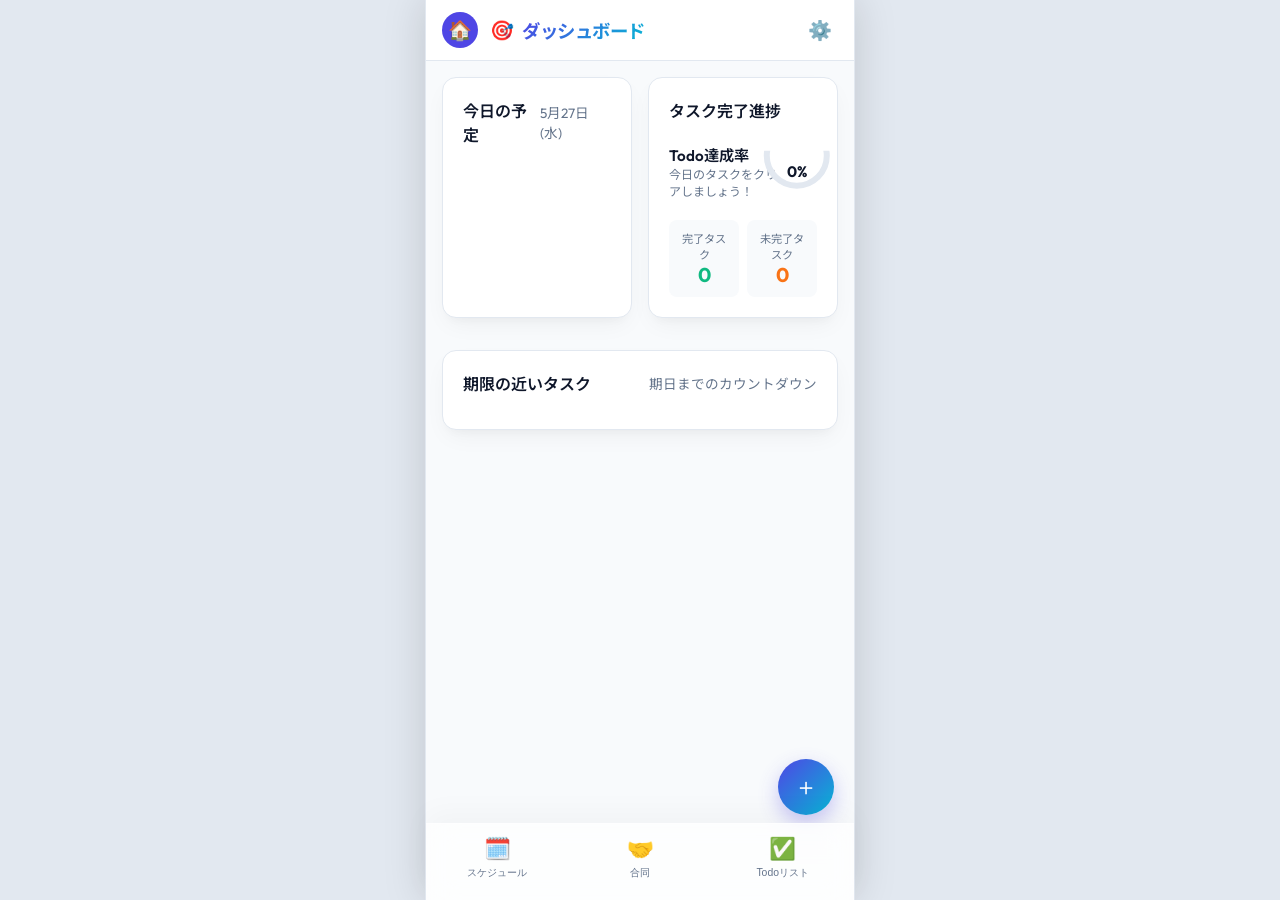
==== commit 6205c2f6: "Add files via upload" ====
--- a/code/index.html
+++ b/code/index.html
@@ -2,6 +2,7 @@
 <html lang="ja" data-theme="light">
 
 <head>
+    <link rel="manifest" href="manifest.json">
     <meta charset="UTF-8">
     <meta name="viewport" content="width=device-width, initial-scale=1.0">
     <title>ライフ・オーガナイザー - スケジュール＆Todo管理</title>
@@ -100,9 +101,17 @@
             <div class="split-container" id="split-container">
                 <!-- 左側：本日のスケジュールタイムライン -->
                 <div class="split-left" id="split-left">
-                    <div class="card-title" style="margin-bottom: 8px;">
-                        <span>本日のスケジュール</span>
-                        <span class="card-subtitle" id="split-date">-月-日 (-)</span>
+                    <div class="card-title" style="margin-bottom: 8px; flex-wrap: wrap; gap: 6px;">
+                        <span id="split-schedule-title">スケジュール</span>
+                        <br>
+                        <div style="display: flex; align-items: center; gap: 6px; margin-left: auto;">
+                            <button class="btn-icon" id="split-prev" title="前日" onclick="moveSplitDate(-1)">◀</button>
+                            <span class="card-subtitle" id="split-date"
+                                style="min-width: 90px; text-align: center;">-月-日 (-)</span>
+                            <button class="btn-icon" id="split-next" title="翌日" onclick="moveSplitDate(1)">▶</button>
+                            <button class="btn-today" id="split-today" onclick="moveSplitDate(0)"
+                                style="font-size: 0.7rem; padding: 3px 8px;">今日</button>
+                        </div>
                     </div>
                     <div id="split-schedule-content" class="schedule-timeline-wrapper">
                         <!-- JSで今日のスケジュールと空き時間を描画 -->
@@ -154,11 +163,21 @@
         <div id="page-todo" class="page">
             <!-- フィルターコントロール -->
             <div style="display: flex; flex-direction: column; gap: 10px; margin-bottom: 16px;">
-                <!-- 状態フィルター -->
-                <div style="display: flex; gap: 6px; overflow-x: auto; padding-bottom: 2px;">
+                <!-- 状態フィルター + 並び替え -->
+                <div style="display: flex; gap: 6px; overflow-x: auto; padding-bottom: 2px; align-items: center;">
                     <button class="btn btn-primary" id="todo-filter-all">すべて</button>
                     <button class="btn btn-secondary" id="todo-filter-active">未完了</button>
                     <button class="btn btn-secondary" id="todo-filter-completed">完了済み</button>
+                    <div style="margin-left: auto; display: flex; align-items: center; gap: 6px; flex-shrink: 0;">
+                        <span
+                            style="font-size: 0.75rem; color: var(--text-secondary); white-space: nowrap;">並び替え:</span>
+                        <select id="todo-sort-select" class="form-control"
+                            style="font-size: 0.75rem; padding: 4px 8px; height: auto; min-width: 110px;">
+                            <option value="deadline-asc">期日 昇順 ↑</option>
+                            <option value="deadline-desc">期日 降順 ↓</option>
+                            <option value="priority-desc">優先順位順</option>
+                        </select>
+                    </div>
                 </div>
                 <!-- カテゴリタグフィルター -->
                 <div
@@ -166,13 +185,13 @@
                     <button class="btn btn-secondary" style="font-size:0.75rem; padding: 4px 10px;"
                         id="tag-filter-all">全タグ</button>
                     <button class="btn btn-secondary" style="font-size:0.75rem; padding: 4px 10px;"
-                        id="tag-filter-work">💼 仕事</button>
+                        id="tag-filter-work">💼<br> 仕事</button>
                     <button class="btn btn-secondary" style="font-size:0.75rem; padding: 4px 10px;"
-                        id="tag-filter-private">🏠 プライベート</button>
+                        id="tag-filter-private">🏠<br> プライベート</button>
                     <button class="btn btn-secondary" style="font-size:0.75rem; padding: 4px 10px;"
-                        id="tag-filter-shopping">🛒 買い物</button>
+                        id="tag-filter-shopping">🛒<br>買い物</button>
                     <button class="btn btn-secondary" style="font-size:0.75rem; padding: 4px 10px;"
-                        id="tag-filter-other">💡 その他</button>
+                        id="tag-filter-other">💡<br>その他</button>
                 </div>
             </div>
             <div class="todo-list-wrapper" id="todo-list-container">
@@ -276,12 +295,12 @@
                 <button class="btn btn-secondary" onclick="openAddTodoFromSelector()"
                     style="justify-content: flex-start; padding: 14px;">
                     <span style="font-size: 1.25rem; margin-right: 8px;">✅</span>
-                    Todo（期限ありのタスク）を追加する
+                    Todoを追加する
                 </button>
                 <button class="btn btn-secondary" onclick="openAddEventFromSelector()"
                     style="justify-content: flex-start; padding: 14px;">
                     <span style="font-size: 1.25rem; margin-right: 8px;">📅</span>
-                    特定の日の予定をカレンダーに追加する
+                    予定を追加する
                 </button>
             </div>
         </div>
@@ -446,7 +465,8 @@
                 </div>
                 <div class="form-row" style="display: flex; align-items: center; gap: 8px; margin-bottom: 12px;">
                     <div class="form-group" style="display: flex; align-items: center; gap: 8px; margin-bottom: 0;">
-                        <input type="checkbox" id="event-allday" onchange="toggleEventAllDay()" style="width: 18px; height: 18px; cursor: pointer;">
+                        <input type="checkbox" id="event-allday" onchange="toggleEventAllDay()"
+                            style="width: 18px; height: 18px; cursor: pointer;">
                         <label for="event-allday" style="margin-bottom: 0; cursor: pointer;">終日予定にする</label>
                     </div>
                 </div>
@@ -516,8 +536,33 @@
         </div>
     </div>
 
+    <!-- 6. 削除確認ダイアログ（アプリ内カスタムconfirm） -->
+    <div class="modal-overlay" id="modal-confirm">
+        <div class="modal" style="max-width: 320px; text-align: center;">
+            <div style="font-size: 1.8rem; margin-bottom: 12px;">🗑️</div>
+            <p id="confirm-dialog-message"
+                style="font-size: 0.95rem; font-weight: 600; margin-bottom: 20px; color: var(--text-primary);"></p>
+            <div style="display: flex; gap: 10px;">
+                <button id="confirm-dialog-cancel" class="btn btn-secondary" style="flex: 1;">キャンセル</button>
+                <button id="confirm-dialog-ok" class="btn btn-danger" style="flex: 1;">削除する</button>
+            </div>
+        </div>
+    </div>
+
+    <!-- トースト通知 -->
+    <div id="toast-container" class="toast-container"></div>
+
     <!-- アプリケーションロジック -->
     <script src="app.js"></script>
+    <script>
+        if ('serviceWorker' in navigator) {
+            window.addEventListener('load', () => {
+                navigator.serviceWorker.register('./sw.js')
+                    .then(reg => console.log('PWA ServiceWorker 登録成功成功!', reg.scope))
+                    .catch(err => console.log('PWA ServiceWorker 登録失敗...', err));
+            });
+        }
+    </script>
 </body>
 
 </html>
--- a/code/style.css
+++ b/code/style.css
@@ -47,6 +47,7 @@
     background-color: #E2E8F0;
     transition: background-color 0.3s ease;
 }
+
 [data-theme="dark"] html {
     background-color: #0F172A;
 }
@@ -216,7 +217,8 @@
 .progress-ring-circle {
     fill: none;
     stroke: var(--primary);
-    stroke-dasharray: 220; /* 2 * PI * r (r=35 -> ~220) */
+    stroke-dasharray: 220;
+    /* 2 * PI * r (r=35 -> ~220) */
     stroke-dashoffset: 220;
     stroke-width: 6;
     stroke-linecap: round;
@@ -230,7 +232,8 @@
     color: var(--text-primary);
 }
 
-.dashboard-schedule-list, .dashboard-todos-list {
+.dashboard-schedule-list,
+.dashboard-todos-list {
     display: flex;
     flex-direction: column;
     gap: 10px;
@@ -503,11 +506,13 @@
 }
 
 .calendar-day-header.sat-col {
-    color: #3b82f6; /* Sat */
+    color: #3b82f6;
+    /* Sat */
 }
 
 .calendar-day-header.sun-col {
-    color: #ef4444; /* Sun */
+    color: #ef4444;
+    /* Sun */
 }
 
 .calendar-day-cell {
@@ -765,6 +770,7 @@
         width: calc(50% - 8px);
         height: 100%;
     }
+
     .split-right {
         height: 100%;
     }
@@ -805,6 +811,7 @@
         height: 100%;
         cursor: col-resize;
     }
+
     .split-divider-handle {
         width: 4px;
         height: 40px;
@@ -894,7 +901,8 @@
     -webkit-backdrop-filter: blur(15px);
     display: flex;
     justify-content: space-around;
-    padding: 12px 0 20px 0; /* Extra bottom padding for safe-area in mobile */
+    padding: 12px 0 20px 0;
+    /* Extra bottom padding for safe-area in mobile */
     border-top: 1px solid var(--glass-border);
     box-shadow: 0 -10px 30px rgba(0, 0, 0, 0.03);
     z-index: 100;
@@ -1010,7 +1018,9 @@
     flex-shrink: 0;
 }
 
-.modal form, .modal-body, #day-events-list {
+.modal form,
+.modal-body,
+#day-events-list {
     overflow-y: auto;
     flex: 1;
     padding-right: 4px;
@@ -1244,11 +1254,11 @@
     border-radius: 50%;
 }
 
-input:checked + .slider {
+input:checked+.slider {
     background-color: var(--primary);
 }
 
-input:checked + .slider:before {
+input:checked+.slider:before {
     transform: translateX(20px);
 }
 
@@ -1493,7 +1503,7 @@
         min-height: 72px !important;
         padding: 3px 2px !important;
     }
-    
+
     .day-number {
         font-size: 0.65rem !important;
         margin-bottom: 2px !important;
@@ -1601,8 +1611,13 @@
     border-right: none;
 }
 
-.week-header-day-cell.sat-col { color: #3b82f6; }
-.week-header-day-cell.sun-col { color: #ef4444; }
+.week-header-day-cell.sat-col {
+    color: #3b82f6;
+}
+
+.week-header-day-cell.sun-col {
+    color: #ef4444;
+}
 
 .week-header-day-cell.today-col .week-day-num {
     background-color: var(--primary);
@@ -1630,7 +1645,8 @@
 
 .week-time-grid {
     display: flex;
-    min-height: 1440px; /* 24時間 × 60px/時 */
+    min-height: 1440px;
+    /* 24時間 × 60px/時 */
 }
 
 .week-hours-col {
@@ -1696,7 +1712,7 @@
     color: white;
     overflow: hidden;
     cursor: pointer;
-    box-shadow: 0 1px 3px rgba(0,0,0,0.2);
+    box-shadow: 0 1px 3px rgba(0, 0, 0, 0.2);
     transition: opacity 0.15s ease, transform 0.15s ease;
     z-index: 2;
     line-height: 1.3;
@@ -1746,3 +1762,171 @@
     border-radius: 50%;
     background-color: #ef4444;
 }
+
+/* ==========================================
+   タイムマッチ画面：レイアウト最適化
+   ========================================== */
+
+/* カード自体を縦並びのFlexボックスにして高さを固定する */
+.card.split-card {
+    display: flex;
+    flex-direction: column;
+    height: calc(100vh - 180px);
+    /* 画面の高さに合わせる（ヘッダー・ナビ分を引く） */
+    min-height: 450px;
+    padding-bottom: 10px;
+}
+
+/* スケジュール表示エリアを伸縮自在にし、溢れたらここだけスクロールさせる */
+.split-scroll-area {
+    flex: 1;
+    overflow-y: auto;
+    margin-bottom: 15px;
+    padding-right: 4px;
+}
+
+/* 下側に配置する日付変更オブジェクトのコンテナ */
+.split-date-controls {
+    display: flex;
+    align-items: center;
+    justify-content: space-between;
+    gap: 10px;
+    padding-top: 12px;
+    border-top: 1px solid var(--border);
+    /* スケジュールとの境界線 */
+    background-color: var(--bg-secondary);
+}
+
+/* 日付選択フォームをすっきりコンパクトにする */
+.date-picker-compact {
+    padding: 6px 12px;
+    font-size: 0.9rem;
+    text-align: center;
+    flex: 1;
+}
+
+/* ボタンのサイズ微調整 */
+.btn-sm {
+    padding: 6px 12px;
+    font-size: 0.85rem;
+    white-space: nowrap;
+}
+
+/* --- New Features: Balancer & Rescheduling --- */
+
+/* Balancer Badge */
+.balancer-badge {
+    font-size: 0.7rem;
+    font-weight: 600;
+    padding: 3px 8px;
+    border-radius: 6px;
+    background-color: var(--primary-light);
+    color: var(--primary);
+    display: inline-flex;
+    align-items: center;
+    gap: 4px;
+    border: 1px solid rgba(79, 70, 229, 0.2);
+    margin-right: 6px;
+}
+
+.balancer-badge.danger {
+    background-color: rgba(239, 68, 68, 0.1);
+    color: var(--accent-red);
+    border-color: rgba(239, 68, 68, 0.3);
+    animation: pulse-border 1.5s infinite alternate;
+}
+
+@keyframes pulse-border {
+    0% {
+        border-color: rgba(239, 68, 68, 0.3);
+        box-shadow: 0 0 0 rgba(239, 68, 68, 0);
+    }
+    100% {
+        border-color: rgba(239, 68, 68, 0.8);
+        box-shadow: 0 0 6px rgba(239, 68, 68, 0.2);
+    }
+}
+
+/* Reschedule Button */
+.btn-reschedule {
+    background: none;
+    border: none;
+    cursor: pointer;
+    font-size: 0.95rem;
+    padding: 4px 6px;
+    border-radius: 6px;
+    transition: var(--transition);
+    color: var(--text-secondary);
+    display: flex;
+    align-items: center;
+    justify-content: center;
+}
+
+.btn-reschedule:hover {
+    color: var(--primary);
+    background-color: var(--primary-light);
+    transform: rotate(30deg);
+}
+
+/* Toast Notification */
+.toast-container {
+    position: absolute;
+    bottom: 80px;
+    left: 50%;
+    transform: translateX(-50%);
+    width: calc(100% - 32px);
+    max-width: 380px;
+    z-index: 9999;
+    display: flex;
+    flex-direction: column;
+    gap: 8px;
+    pointer-events: none;
+}
+
+.toast {
+    background-color: var(--bg-secondary);
+    color: var(--text-primary);
+    border-left: 4px solid var(--primary);
+    box-shadow: 0 10px 30px rgba(0, 0, 0, 0.15);
+    border-radius: 8px;
+    padding: 12px 16px;
+    font-size: 0.85rem;
+    font-weight: 500;
+    display: flex;
+    align-items: center;
+    gap: 10px;
+    opacity: 0;
+    transform: translateY(20px);
+    animation: toast-fade-in-out 3s forwards cubic-bezier(0.175, 0.885, 0.32, 1.275);
+    pointer-events: auto;
+    border-top: 1px solid var(--border);
+    border-right: 1px solid var(--border);
+    border-bottom: 1px solid var(--border);
+}
+
+.toast.success {
+    border-left-color: var(--accent-green);
+}
+
+.toast.warning {
+    border-left-color: var(--accent-orange);
+}
+
+@keyframes toast-fade-in-out {
+    0% {
+        opacity: 0;
+        transform: translateY(20px);
+    }
+    10% {
+        opacity: 1;
+        transform: translateY(0);
+    }
+    90% {
+        opacity: 1;
+        transform: translateY(0);
+    }
+    100% {
+        opacity: 0;
+        transform: translateY(-20px);
+    }
+}
